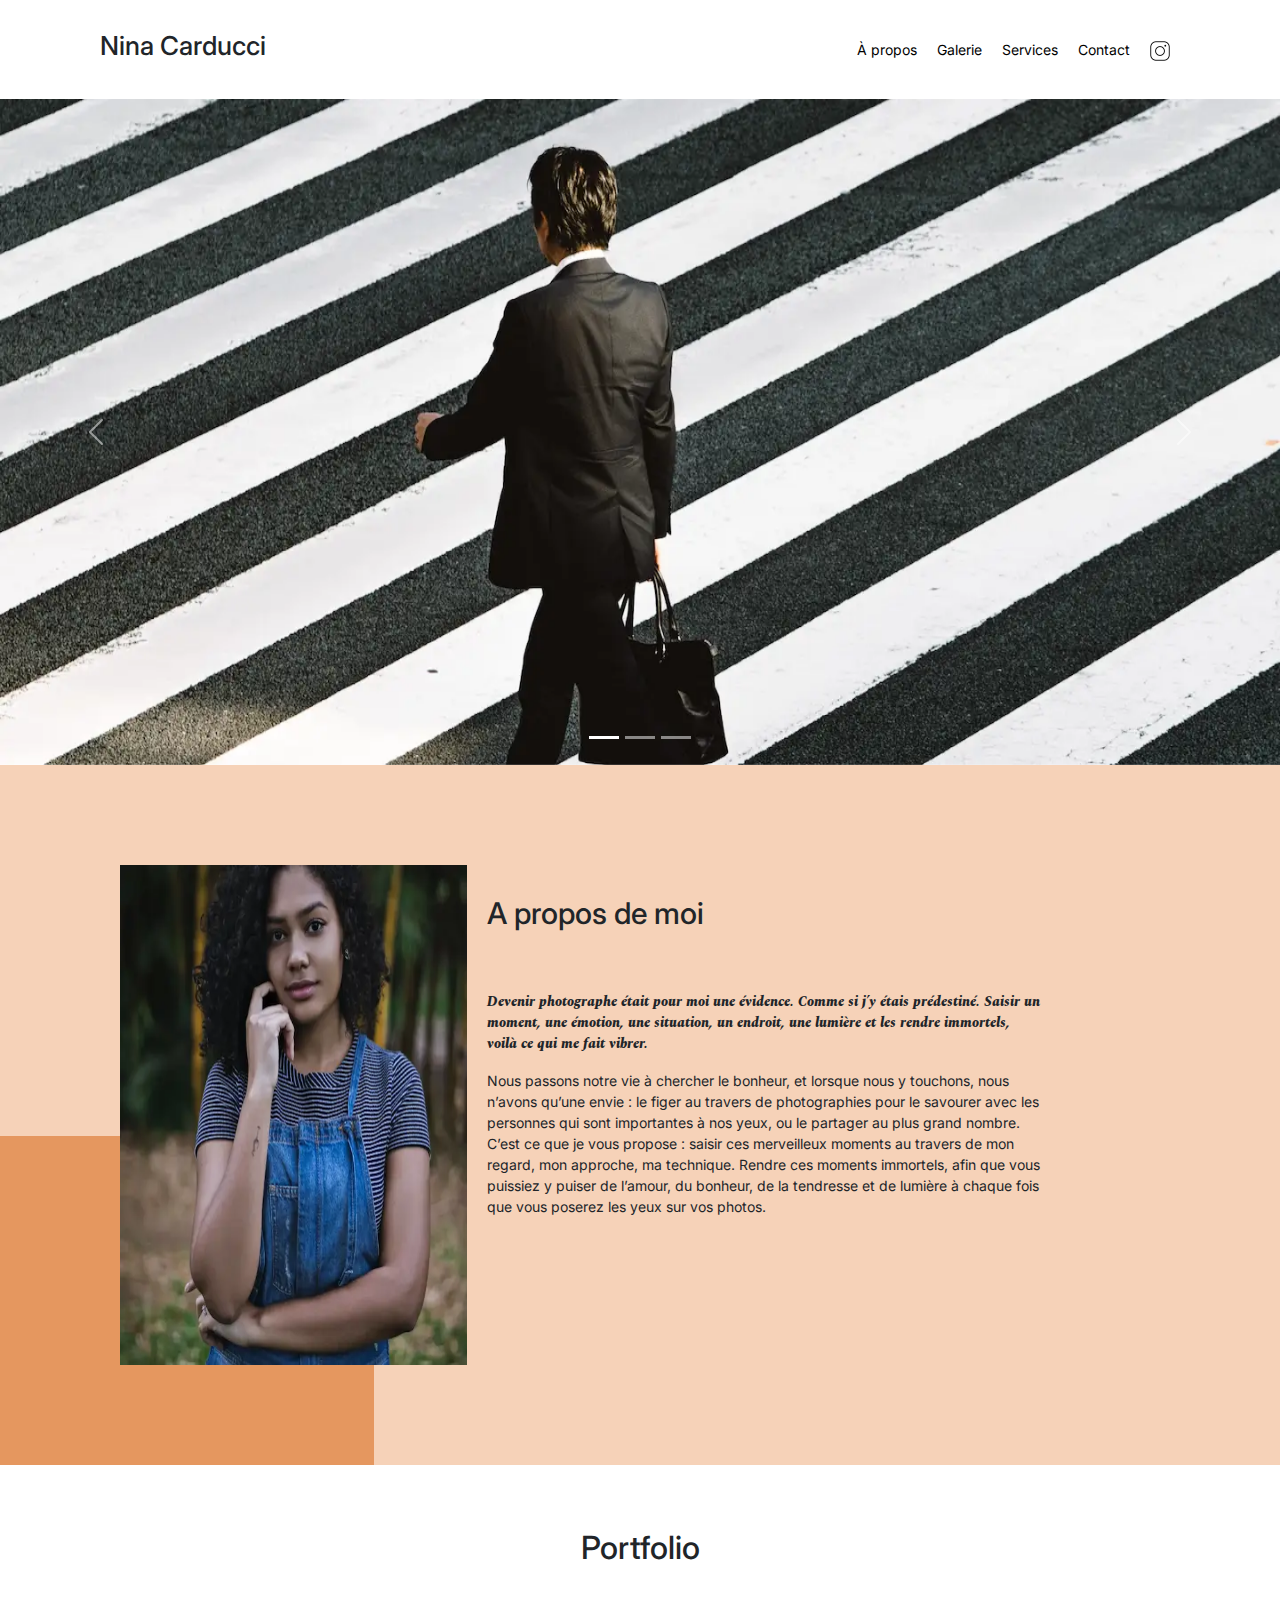
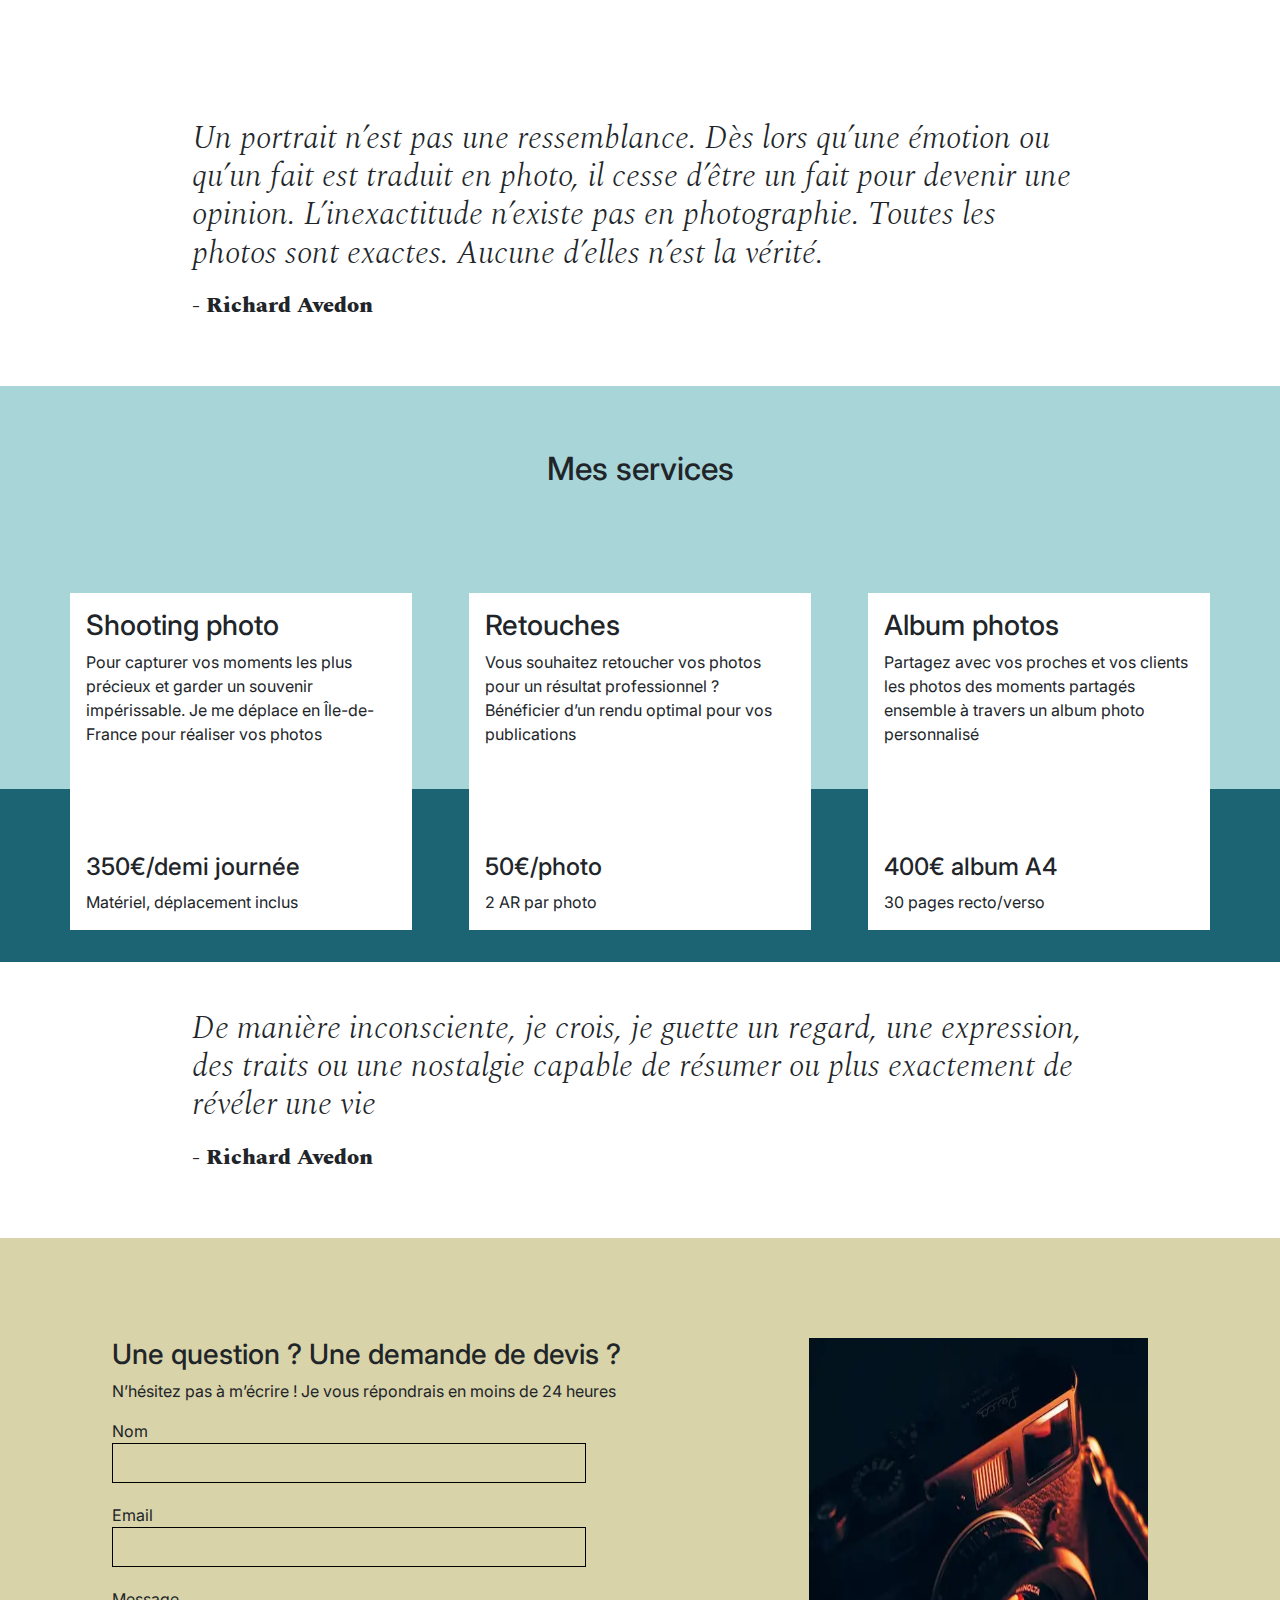
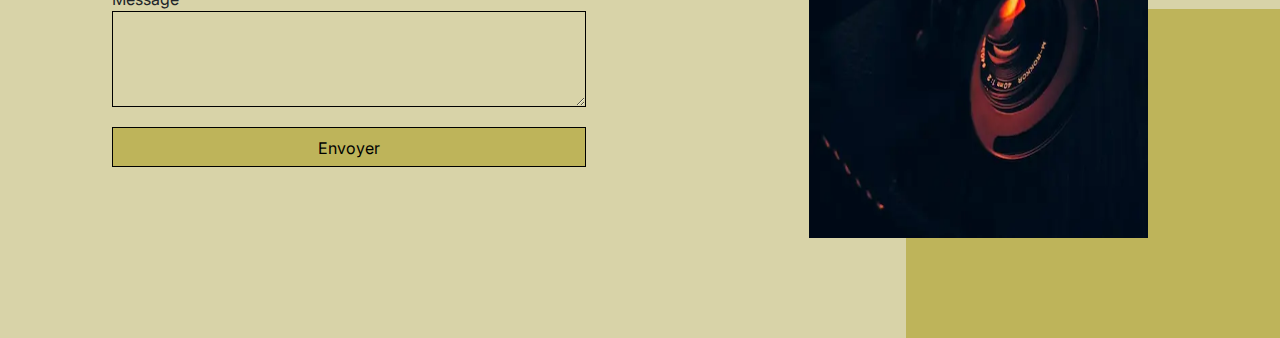
==== index.html @ 05d78e98 "changed methodology folders" ====
<!DOCTYPE html>
<html lang="fr">

<head>
    <title>Nina Carducci - Photographe professionnelle</title>
    <meta name="viewport" content="width=device-width, initial-scale=1.0">
    <meta charset="UTF-8">
    <meta name="description" content="Nina Carducci - Photographe professionnelle. Spécialisée en portraits, mariages, concerts et entreprises.">
    <meta name="keywords" content="Nina Carducci, photographe, Île-de-France, portraits, mariages, concerts, entreprises">
    <!-- Open Graph meta tags -->
    <meta property="og:title" content="Nina Carducci - Photographe professionnelle">
    <meta property="og:description" content="Nina Carducci - Photographe professionnelle. Spécialisée en portraits, mariages, concerts et entreprises.">
    <meta property="og:image" content="URL de l'image à afficher (idéalement 1200x630 pixels)">
    <meta property="og:url" content="URL de la page actuelle">
    <meta property="og:type" content="website">
    <!-- Twitter Card meta tags -->
    <meta name="twitter:title" content="Nina Carducci - Photographe professionnelle">
    <meta name="twitter:description" content="Nina Carducci - Photographe professionnelle. Spécialisée en portraits, mariages, concerts et entreprises.">
    <meta name="twitter:image" content="URL de l'image à afficher (idéalement 1200x675 pixels)">

    <link rel="stylesheet" href="./assets/bootstrap/bootstrap.css">
    <link rel="stylesheet" href="./assets/style.css">
    <link rel="preconnect" href="https://fonts.googleapis.com">
    <link rel="preconnect" href="https://fonts.gstatic.com" crossorigin>
    <link href="https://fonts.googleapis.com/css2?family=Inter&family=Spectral:ital,wght@0,400;1,300;1,400;1,800&display=swap" rel="stylesheet">
</head>

<body>
    <div class="top-header">
        <h1 class="name">Nina Carducci</h1>
        <nav class="nav">
            <ul>
                <li><a href="#about">À propos</a></li>
                <li><a href="#gallery">Galerie</a></li>
                <li><a href="#services">Services</a></li>
                <li><a href="#contact">Contact</a></li>
                <li><a class="social-link" href="https://www.instagram.com/ninacarducci.photo/?hl=fr" target="_blank"><img src="assets/images/instagram.png" alt="Instagram" width="20" height="20"></a></li>
            </ul>
        </nav>
    </div>
    <div id="header">
        <div id="carouselExampleIndicators" class="carousel slide" data-bs-ride="carousel">
            <div class="carousel-indicators">
                <button type="button" data-bs-target="#carouselExampleIndicators" data-bs-slide-to="0" class="active" aria-current="true" aria-label="Slide 1"></button>
                <button type="button" data-bs-target="#carouselExampleIndicators" data-bs-slide-to="1" aria-label="Slide 2"></button>
                <button type="button" data-bs-target="#carouselExampleIndicators" data-bs-slide-to="2" aria-label="Slide 3"></button>
            </div>
            <div class="carousel-inner">
                <div class="carousel-item active">
                <img class="d-block w-100 heightPicCarousel"
                    src="./assets/images/slider/ryoji-iwata-1440.webp"
                    srcset="./assets/images/slider/ryoji-iwata-700.webp 700w,
                            ./assets/images/slider/ryoji-iwata-1440.webp 1440w"
                    sizes="(max-width: 700px) 100vw, 1440px"
                    alt="Ryoji Iwata"
                    width="1440"
                    height="666">
                </div>
                <div class="carousel-item">
                    <img class="d-block w-100 heightPicCarousel"
                        src="./assets/images/slider/nicholas-green-1440.webp"
                        srcset="./assets/images/slider/nicholas-green-700.webp 700w"
                        sizes="(max-width: 700px) 100vw, 1440px"
                        alt="Nicholas Green"
                        width="1440"
                        height="666">
                </div>
                <div class="carousel-item">
                    <img class="d-block w-100 heightPicCarousel"
                        src="./assets/images/slider/edward-cisneros-1440.webp"
                        srcset="./assets/images/slider/edward-cisneros-700.webp 700w"
                        sizes="(max-width: 700px) 100vw, 1440px"
                        alt="Edward Cisneros"
                        width="1440"
                        height="666">
                </div>
            </div>
            <button class="carousel-control-prev" type="button" data-bs-target="#carouselExampleIndicators" data-bs-slide="prev">
                <span class="carousel-control-prev-icon" aria-hidden="true"></span>
                <span class="visually-hidden">Previous</span>
            </button>
            <button class="carousel-control-next" type="button" data-bs-target="#carouselExampleIndicators" data-bs-slide="next">
                <span class="carousel-control-next-icon" aria-hidden="true"></span>
                <span class="visually-hidden">Next</span>
            </button>
        </div>
    </div>
    <div id="about">
        <div class="picture left">
            <img src="./assets/images/nina-800.webp"
            srcset="./assets/images/nina-500.webp 500w"
            sizes="(max-width: 500px) 500px, 800px"
            alt="Nina Carducci"
            width="800"
            height="500">
        </div>
        <div id="about-me">
            <h2 class="about-me__title">A propos de moi</h2>
            <p class="about-me__introduction">Devenir photographe était pour moi une évidence. Comme si j’y étais prédestiné. Saisir un moment, une émotion, une situation, un endroit, une lumière et les rendre immortels, voilà ce qui me fait vibrer.</p>
            <p>Nous passons notre vie à chercher le bonheur, et lorsque nous y touchons, nous n’avons qu’une envie : le figer au travers de photographies pour le savourer avec les personnes qui sont importantes à nos yeux, ou le partager au plus grand nombre.
                C’est ce que je vous propose : saisir ces merveilleux moments au travers de mon regard, mon approche, ma technique. Rendre ces moments immortels, afin que vous puissiez y puiser de l’amour, du bonheur, de la tendresse et de lumière à chaque fois que vous poserez les yeux sur vos photos.</p>
        </div>
    </div>
    <div id="gallery">
        <h2 class="title">Portfolio</h2>
        <div class="container py-3">
            <div class="gallery" style="display: none">
                <img data-gallery-tag="Concert"
                class="gallery-item"
                src="./assets/images/gallery/concerts/aaron-paul-800.webp"
                srcset="./assets/images/gallery/concerts/aaron-paul-500.webp 500w"
                sizes="(max-width: 500px) 500px, 800px"
                alt="Aaron Paul"
                loading="lazy">
            <img data-gallery-tag="Entreprises"
                class="gallery-item"
                src="./assets/images/gallery/entreprise/ali-morshedlou-800.webp"
                srcset="./assets/images/gallery/entreprise/ali-morshedlou-500.webp 500w"
                sizes="(max-width: 500px) 500px, 800px"
                alt="Ali Morshedlou"
                loading="lazy">
            <img data-gallery-tag="Entreprises"
                class="gallery-item"
                src="./assets/images/gallery/entreprise/jason-goodman-800.webp"
                srcset="./assets/images/gallery/entreprise/jason-goodman-500.webp 500w"
                sizes="(max-width: 500px) 500px, 800px"
                alt="Jason Goodman"
                loading="lazy">
            <img data-gallery-tag="Mariages"
                class="gallery-item"
                src="./assets/images/gallery/mariage/hannah-busing-800.webp"
                srcset="./assets/images/gallery/mariage/hannah-busing-500.webp 500w"
                sizes="(max-width: 500px) 500px, 800px"
                alt="Hannah Busing"
                loading="lazy">
            <img data-gallery-tag="Portrait"
                class="gallery-item"
                src="./assets/images/gallery/portraits/ade-tunji-800.webp"
                srcset="./assets/images/gallery/portraits/ade-tunji-500.webp 500w"
                sizes="(max-width: 500px) 500px, 800px"
                alt="Ade Tunji"
                loading="lazy">
            <img data-gallery-tag="Mariages"
                class="gallery-item"
                src="./assets/images/gallery/mariage/jakob-owens-800.webp"
                srcset="./assets/images/gallery/mariage/jakob-owens-500.webp 500w"
                sizes="(max-width: 500px) 500px, 800px"
                alt="Jakob Owens"
                loading="lazy">
            <img data-gallery-tag="Portrait"
                class="gallery-item"
                src="./assets/images/gallery/portraits/nino-van-prattenburg-800.webp"
                srcset="./assets/images/gallery/portraits/nino-van-prattenburg-500.webp 500w"
                sizes="(max-width: 500px) 500px, 800px"
                alt="Nino Van Prattenburg"
                loading="lazy">
            <img data-gallery-tag="Concert"
                class="gallery-item"
                src="./assets/images/gallery/concerts/austin-neill-800.webp"
                srcset="./assets/images/gallery/concerts/austin-neill-500.webp 500w"
                sizes="(max-width: 500px) 500px, 800px"
                alt="Austin Neill"
                loading="lazy">
            <img data-gallery-tag="Entreprises"
                class="gallery-item"
                src="./assets/images/gallery/entreprise/mateus-campos-felipe-800.webp"
                srcset="./assets/images/gallery/entreprise/mateus-campos-felipe-500.webp 500w"
                sizes="(max-width: 500px) 500px, 800px"
                alt="Mateus Campos Felipe"
                loading="lazy">
            </div>
        </div>
        <div class="quote">
            <figure>
                <blockquote>
                    <h2 class="quote__text">Un portrait n’est pas une ressemblance. Dès lors qu’une émotion ou qu’un fait est traduit en photo, il cesse d’être un fait pour devenir une opinion. L’inexactitude n’existe pas en photographie. Toutes les photos sont exactes. Aucune d’elles n’est la vérité.</h2>
                </blockquote>
                <figcaption class="quote__author">- Richard Avedon</figcaption>
            </figure>
        </div>
    </div>
    <div id="services">
        <h2 class="title">Mes services</h2>
        <div class="container">
            <div class="service">
                <div class="service__description">
                    <h3>Shooting photo</h3>
                    <p>Pour capturer vos moments les plus précieux et garder un souvenir impérissable. Je me déplace en Île-de-France pour réaliser vos photos</p>
                </div>
                <div class="service__price">
                    <h4>350€/demi journée</h4>
                    <span>Matériel, déplacement inclus</span>
                </div>
            </div>
            <div class="service">
                <div class="service__description">
                    <h3>Retouches</h3>
                    <p>Vous souhaitez retoucher vos photos pour un résultat professionnel ? Bénéficier d’un rendu optimal pour vos publications</p>
                </div>
                <div class="service__price">
                    <h4>50€/photo</h4>
                    <span>2 AR par photo</span>
                </div>
            </div>
            <div class="service">
                <div class="service__description">
                    <h3>Album photos</h3>
                    <p>Partagez avec vos proches et vos clients les photos des moments partagés ensemble à travers un album photo personnalisé</p>
                </div>
                <div class="service__price">
                    <h4>400€ album A4</h4>
                    <span>30 pages recto/verso</span>
                </div>
            </div>
        </div>
    </div>
    <div class="quote">
        <figure>
            <blockquote>
                <h2 class="quote__text">De manière inconsciente, je crois, je guette un regard, une expression, des traits ou une nostalgie capable de résumer ou plus exactement de révéler une vie</h2>
            </blockquote>
            <figcaption class="quote__author">- Richard Avedon</figcaption>
        </figure>
    </div>
    <div id="contact">
        <div class="container">
            <div class="form-container">
                <h3>Une question ? Une demande de devis ?</h3>
                <p> N’hésitez pas à m’écrire ! Je vous répondrais en moins de 24 heures</p>
                <form action="" method="post">
                    <label>Nom</label>
                    <input type="text" name="nom" id="nom">
                    <label>Email</label>
                    <input type="email" name="email" id="email">
                    <label>Message</label>
                    <textarea name="message" id="message" cols="30" rows="10"></textarea>
                    <input type="submit" value="Envoyer" />
                </form>
            </div>
            <div class="picture right">
                <img src="./assets/images/camera-800.webp"
                srcset="./assets/images/camera-500.webp 500w"
                sizes="(max-width: 500px) 500px, 800px"
                alt="Camera"
                width="800"
                height="500"
                loading="lazy">
            </div>
        </div>
    </div>
    <script src="./assets/bootstrap/bootstrap.bundle.js"></script>
    <script src="https://code.jquery.com/jquery-3.4.1.min.js" integrity="sha256-CSXorXvZcTkaix6Yvo6HppcZGetbYMGWSFlBw8HfCJo=" crossorigin="anonymous"></script>
    <script src="./assets/maugallery.js"></script>
    <script src="./assets/scripts.js"></script>
</body>

</html>
---- assets/style.css ----
.nav a,.nav-pills .nav-link{color:#000}.about-me__introduction,.quote,.quote__text{font-style:italic;font-family:Spectral}.quote,.quote__author,.quote__text{font-family:Spectral}.service,.top-header{background-color:#fff;display:flex}#about,#contact{padding-inline:100px;padding-block:100px}.picture.left::before,.picture.right::before{content:' ';width:374px;height:329px;bottom:0;z-index:-1}#about,#contact .container,.mg-next,.mg-prev,.nav ul,.service,.top-header,form{display:flex}body{max-width:1920px;margin:auto}*{font-family:Inter;font-style:normal}.top-header{position:sticky;top:0;z-index:1000;justify-content:space-between;padding-inline:100px;padding-block:30px;align-items:center}#about,#contact,#services,.item-column{position:relative}.top-header .name{font-size:26px}.nav ul{list-style-type:none;font-size:14px;margin-bottom:0}.nav li{padding-inline:10px}.nav a{text-decoration:none}.social-link img{width:20px}#about{background-color:#f6d2b8}.picture.left::before{background-color:#e5975f;position:absolute;left:0}.picture{flex:1;margin:0 20px;z-index:0}.picture img{width:100%}#about-me,.form-container{flex:2}.about-me__title{margin-top:1em;margin-bottom:60px;font-size:30px}.about-me__introduction{font-weight:800;width:60%}#about-me p{width:80%;font-size:14px}.title{text-align:center;padding-block:2em}.gallery .nav{justify-content:center}.nav-pills .nav-link.active,.nav-pills .show>.nav-link{color:#fff;background-color:#beb45a;border-radius:0}.item-column{margin-bottom:0!important;padding:0}.item-column::after{content:"";display:block;padding-bottom:100%}.gallery-item{position:absolute;width:100%;height:100%;object-fit:cover;padding:.5em}.mg-next,.mg-prev{width:30px;height:30px;border-radius:00%;justify-content:center;align-items:center;font-size:24px}form input,form textarea{width:100%;background-color:transparent;border:1px solid;margin-bottom:20px}.quote{width:70%;margin:auto;padding-block:3em}.quote__text{font-weight:300}.quote__author{font-weight:800;font-size:22px}#services{margin:auto;background-color:#a8d5d8}#services .container::before{content:' ';background-color:#1c6474;position:absolute;width:100%;height:30%;bottom:0;left:0;z-index:0}#services .container{justify-content:space-between;display:flex;padding:2em 0}.service{max-width:390px;width:30%;height:337px;padding:1em;flex-direction:column;justify-content:space-between;z-index:1}#contact{margin:auto;background-color:#d8d3a8}.picture.right::before{background-color:#beb45a;position:absolute;right:0}form{flex-direction:column;width:70%;align-items:flex-start}form input{height:2.5em}form textarea{height:5em;line-height:2.5em;font-size:1.2em}input[type=submit]{background-color:#beb45a;padding:.5em 1em}@media all and (max-width:1180px){.picture{flex:2}#about,#contact .container{align-items:center}.about-me__title{margin-top:0;margin-bottom:1em}#about-me h6,#about-me p{width:100%}}@media all and (max-width:1000px){.picture.left::before,.picture.right::before{height:30%;position:absolute;z-index:-1;width:100%}#about,#contact .container,#services .container{flex-direction:column}.picture{width:50%}.picture.left::before{bottom:auto;top:0;left:0}.about-me__title{text-align:center;margin-top:1em}.service{width:100%;max-width:100%;height:auto;margin:2em 0}.service__description{margin-bottom:1em}#services .container::before{width:30%;height:100%;bottom:0;right:0;left:auto;z-index:0}#contact .picture.right{margin-top:1em}.picture.right::before{bottom:0;right:0}}@media all and (max-width:650px){.top-header{flex-direction:column;padding-inline:0}.top-header .nav,.top-header .nav ul{width:100%;padding:0}.top-header .nav li{flex:1;padding-block:1em;text-align:center}.picture.left::before,.picture.right::before{height:150px}#services .container{align-items:center}.service{max-width:90%}#about,#contact{padding-inline:2em;padding-block:2em}form{width:100%}.picture{width:80%}}
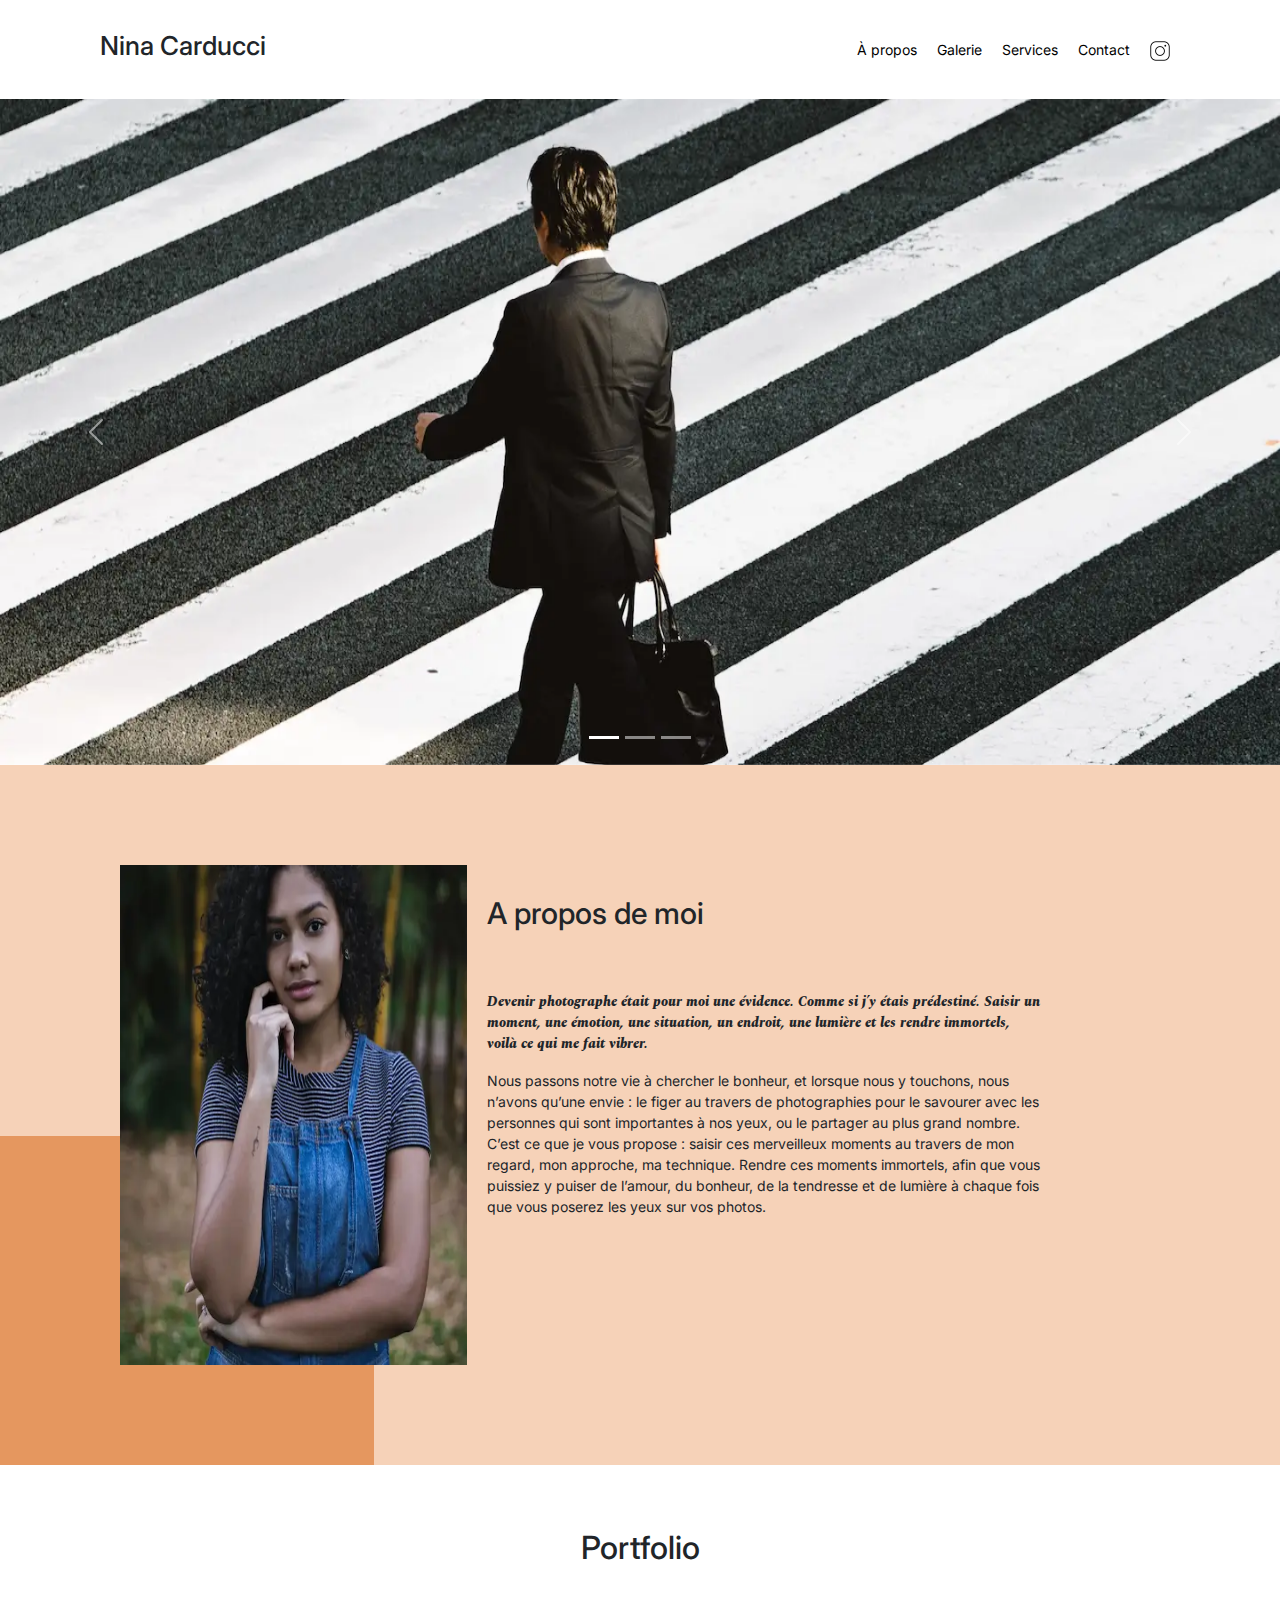
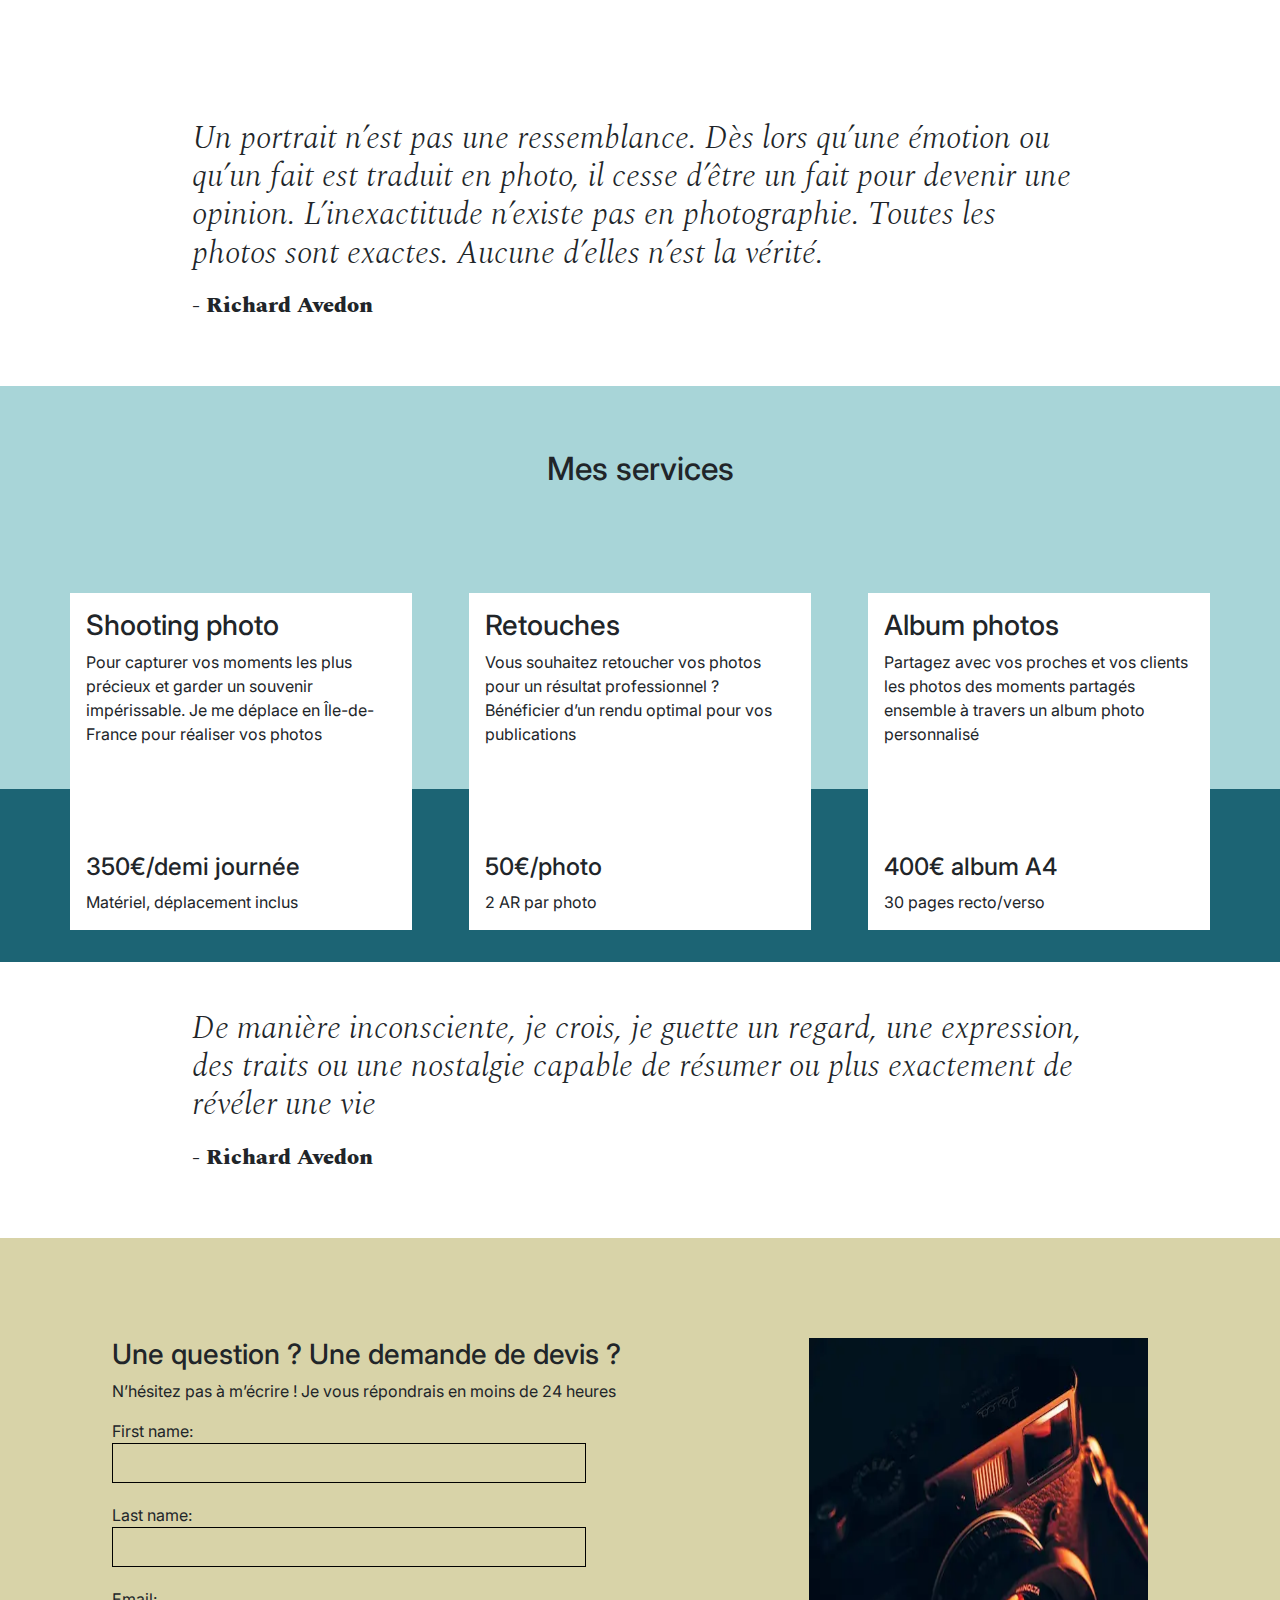
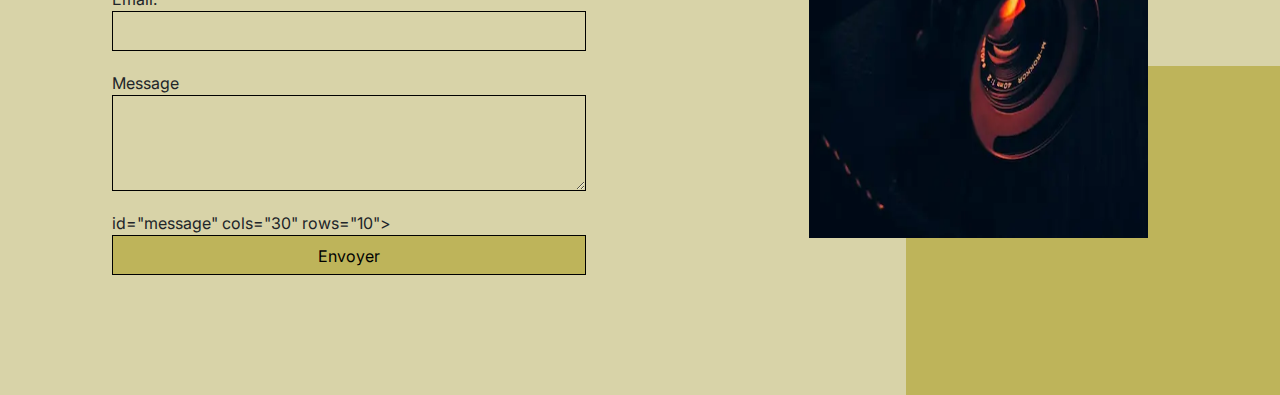
==== commit 494f6aeb: "added better form  label" ====
--- a/index.html
+++ b/index.html
@@ -23,6 +23,25 @@
     <link rel="preconnect" href="https://fonts.googleapis.com">
     <link rel="preconnect" href="https://fonts.gstatic.com" crossorigin>
     <link href="https://fonts.googleapis.com/css2?family=Inter&family=Spectral:ital,wght@0,400;1,300;1,400;1,800&display=swap" rel="stylesheet">
+    	<script type="application/ld+json">
+			{
+				"@context": "http://schema.org",
+				"@type": "LocalBusiness",
+				"name": "Nina Carducci",
+				"image": "https://kamasian.github.io/Nina-Carducci/assets/images/nina.webp",
+				"telephone": "05 56 67 78 89",
+				"email": "nina.carducci@gmail.com",
+				"address": {
+					"@type": "PostalAddress",
+					"streetAddress": "68 avenue Alsace-Lorraine",
+					"addressLocality": "Bordeaux",
+					"postalCode": "33200"
+				},
+				"openingHours": "Mo-Fr 10:00-19:00",
+				"url": "https://ninacarducci.github.io/",
+				"priceRange": "50€-350€-400€"
+			}
+		</script>
 </head>
 
 <body>
@@ -228,12 +247,11 @@
                 <h3>Une question ? Une demande de devis ?</h3>
                 <p> N’hésitez pas à m’écrire ! Je vous répondrais en moins de 24 heures</p>
                 <form action="" method="post">
-                    <label>Nom</label>
-                    <input type="text" name="nom" id="nom">
-                    <label>Email</label>
-                    <input type="email" name="email" id="email">
+                    <label for="firstname">First name:</label> <input type="text" id="firstname">
+                    <label for="lastname">Last name:</label> <input type="text" id="lastname">                                
+                    <label for="email">Email:</label> <input type="text" id="email">
                     <label>Message</label>
-                    <textarea name="message" id="message" cols="30" rows="10"></textarea>
+                    <textarea name="message"></textarea> id="message" cols="30" rows="10"></textarea>
                     <input type="submit" value="Envoyer" />
                 </form>
             </div>
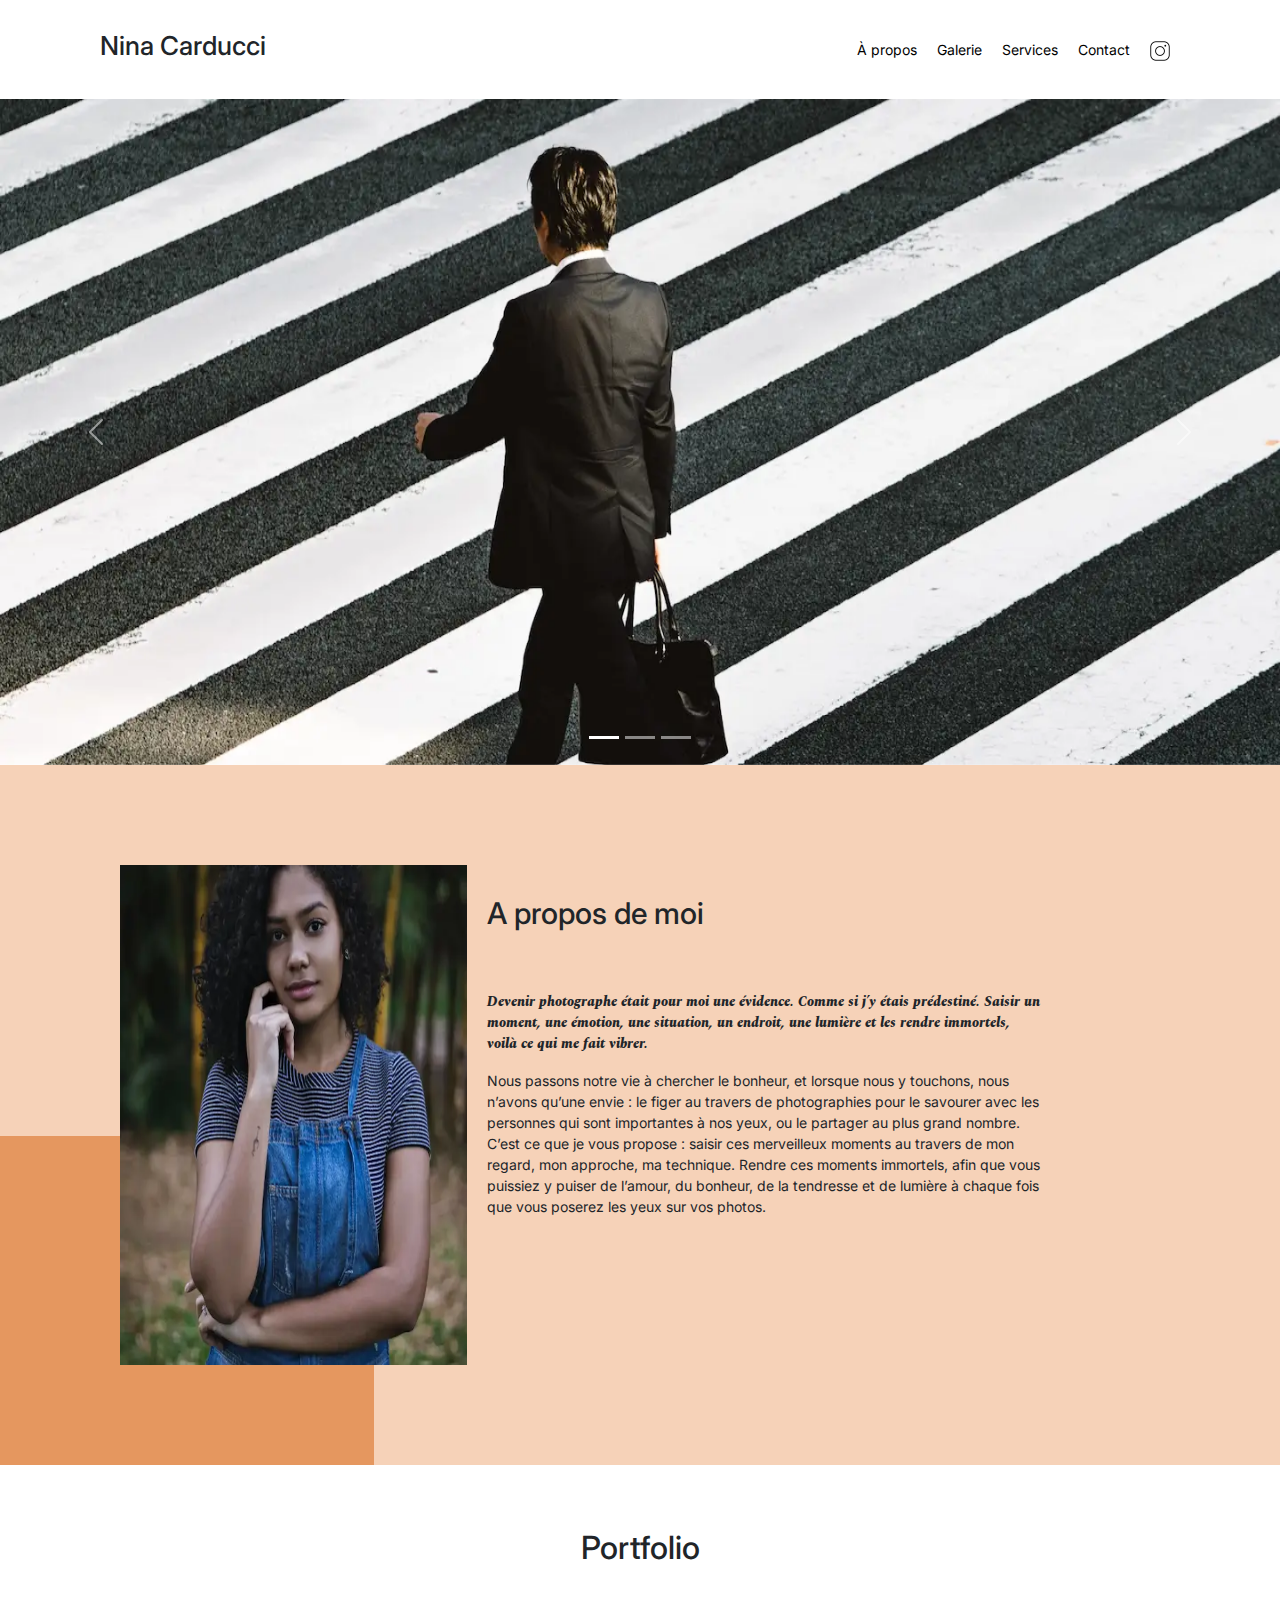
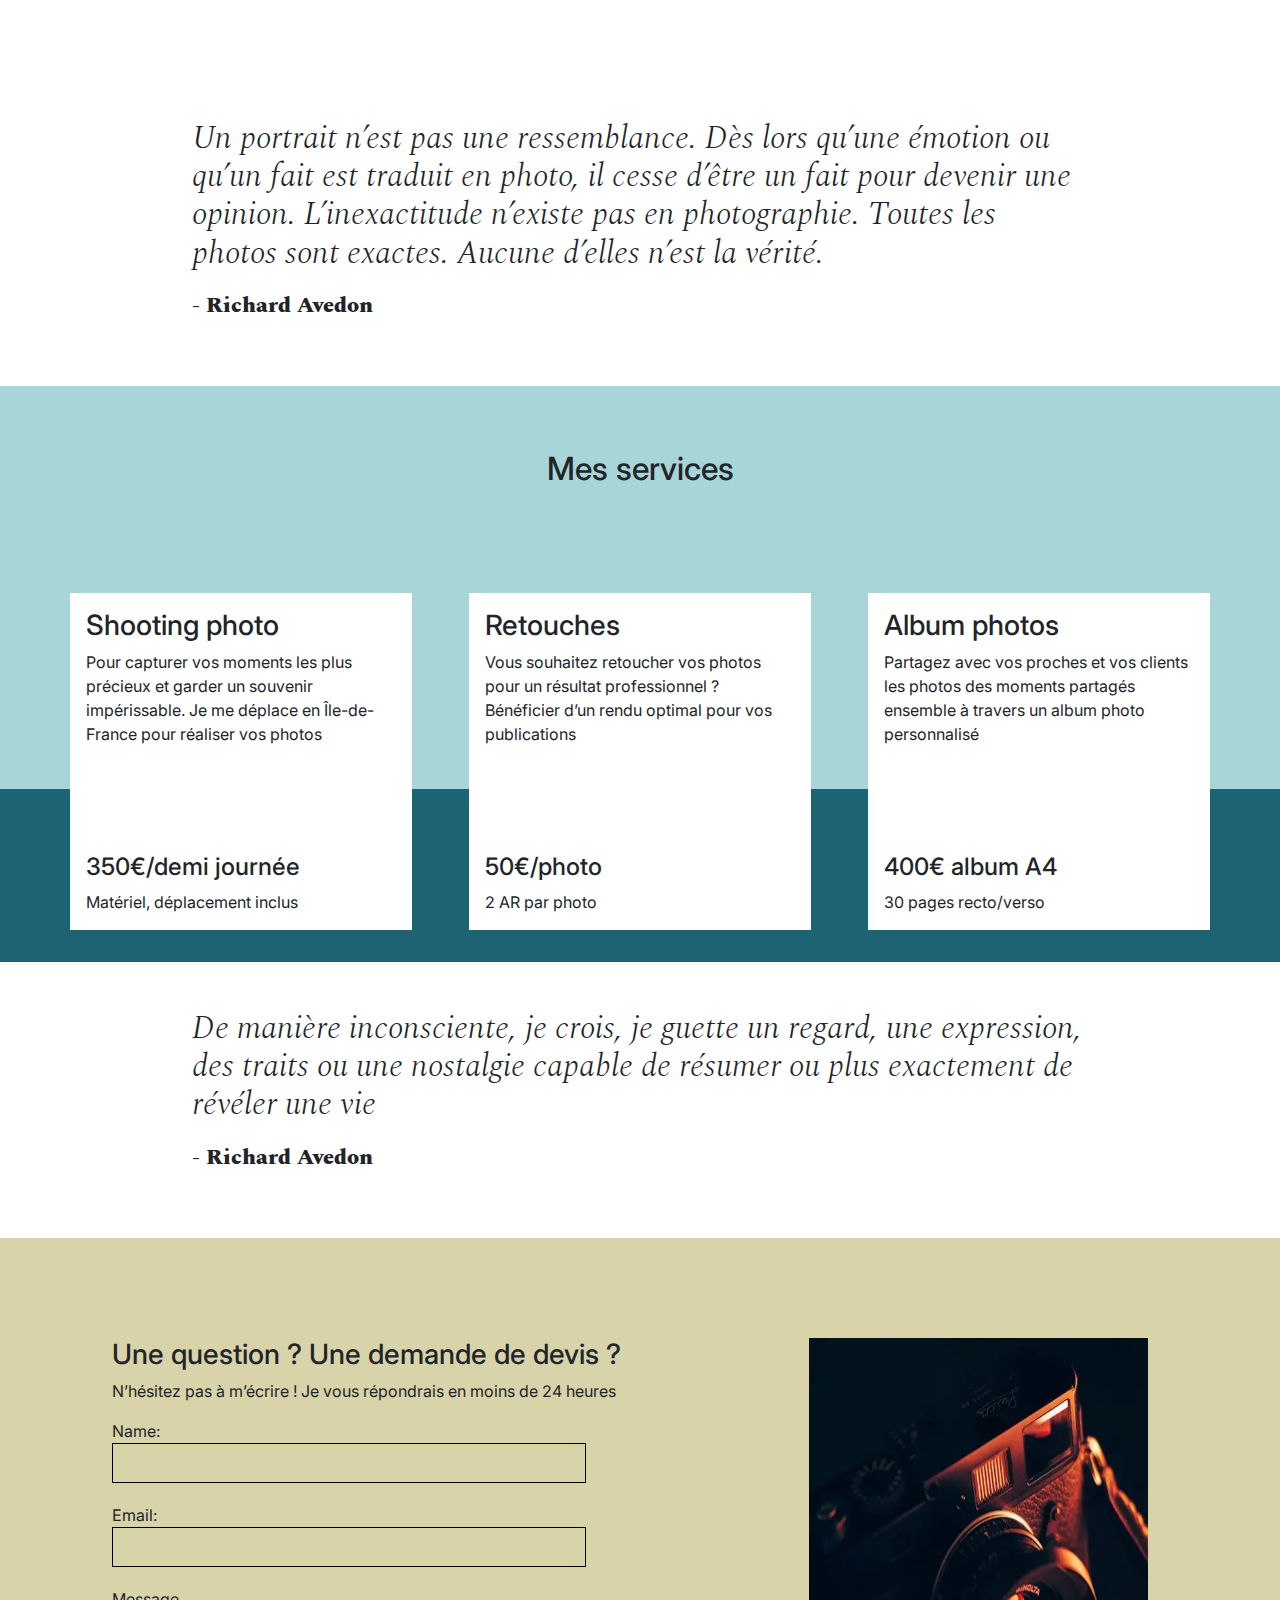
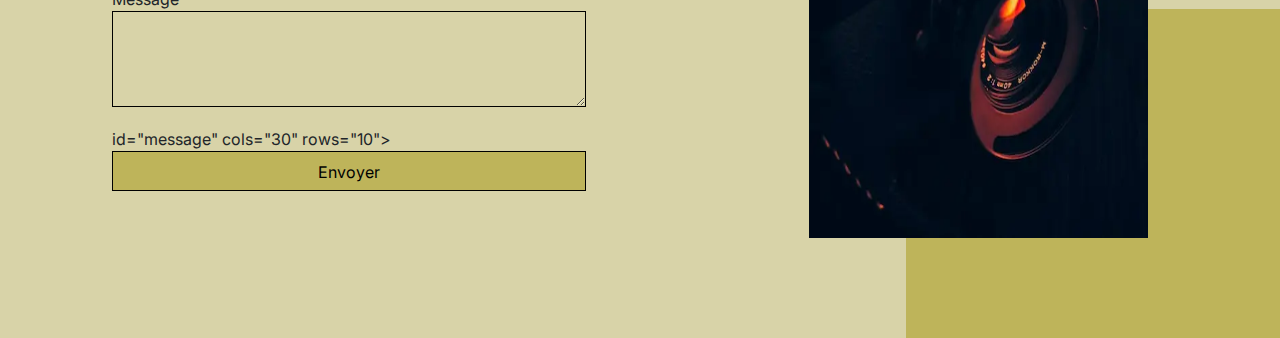
==== commit a04d6b2d: "Update index.html" ====
--- a/index.html
+++ b/index.html
@@ -247,8 +247,7 @@
                 <h3>Une question ? Une demande de devis ?</h3>
                 <p> N’hésitez pas à m’écrire ! Je vous répondrais en moins de 24 heures</p>
                 <form action="" method="post">
-                    <label for="firstname">First name:</label> <input type="text" id="firstname">
-                    <label for="lastname">Last name:</label> <input type="text" id="lastname">                                
+                    <label for="name">Name:</label> <input type="text" id="name">                                
                     <label for="email">Email:</label> <input type="text" id="email">
                     <label>Message</label>
                     <textarea name="message"></textarea> id="message" cols="30" rows="10"></textarea>
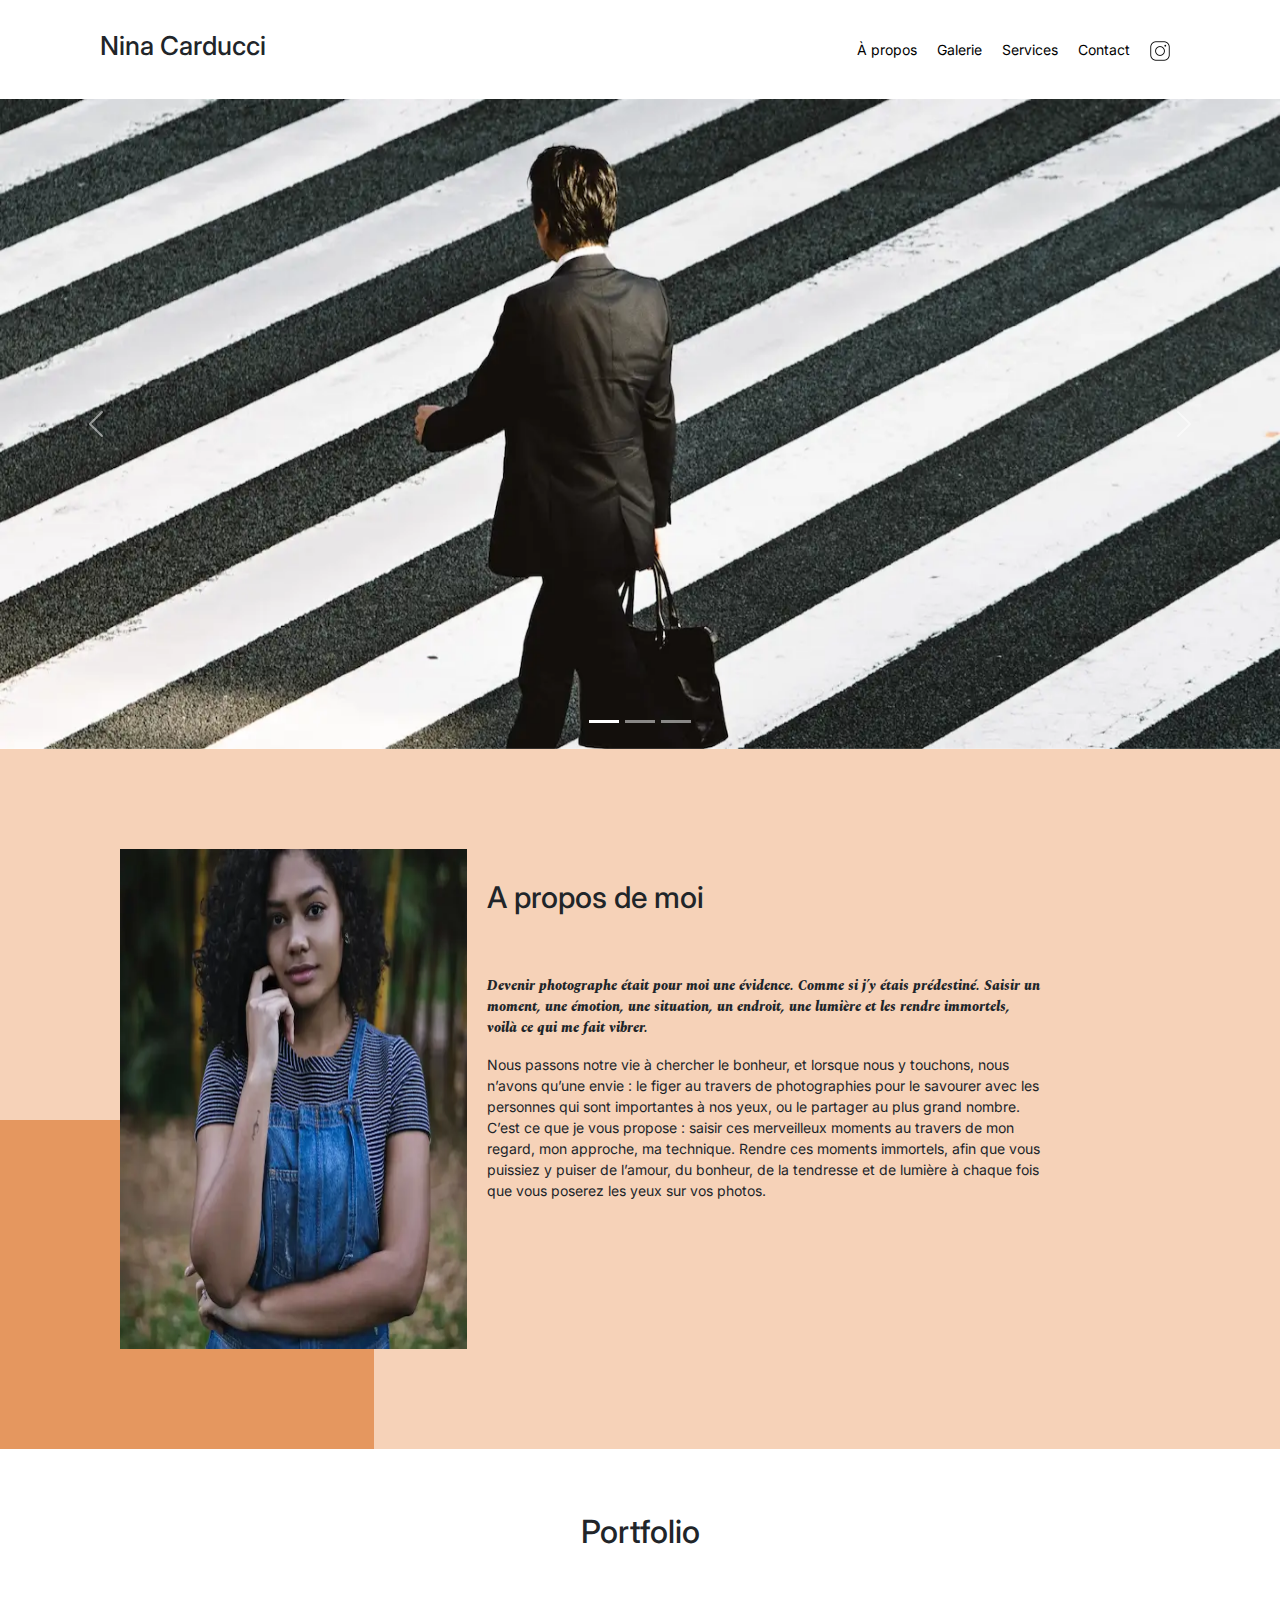
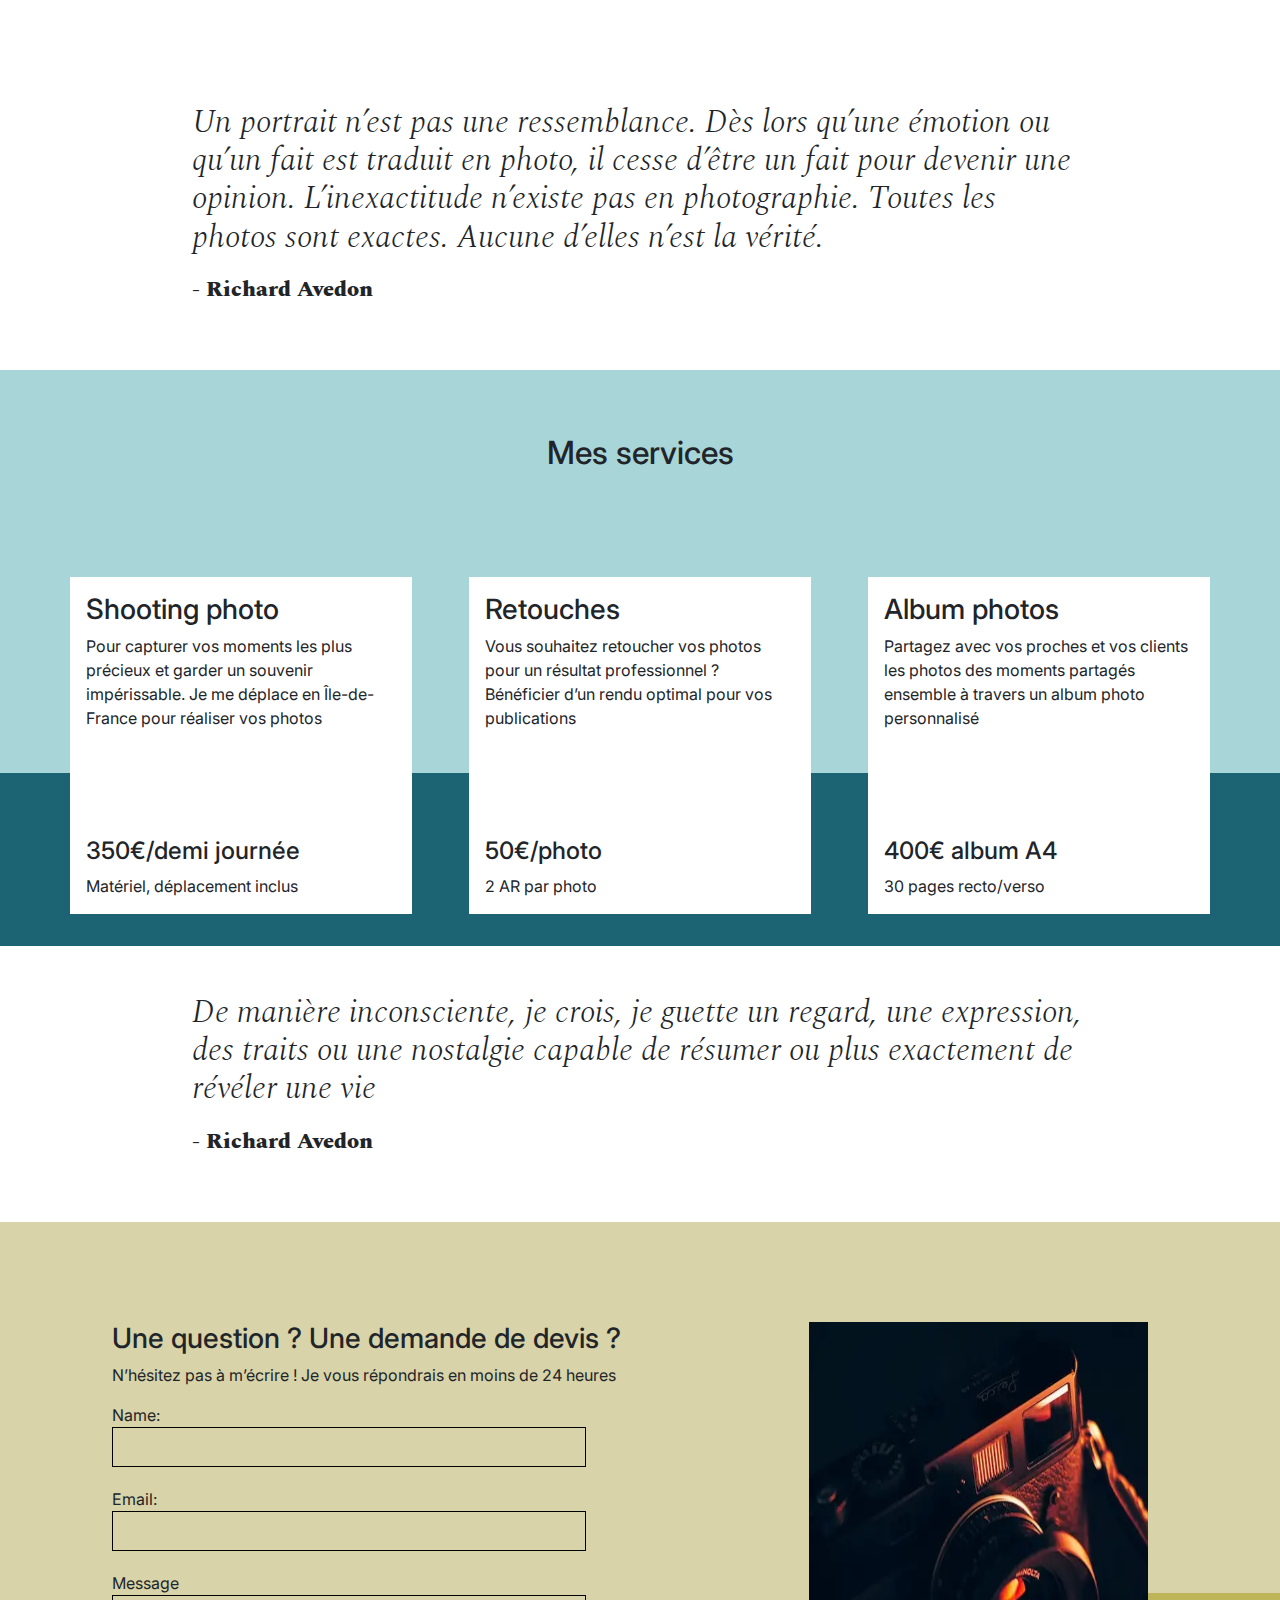
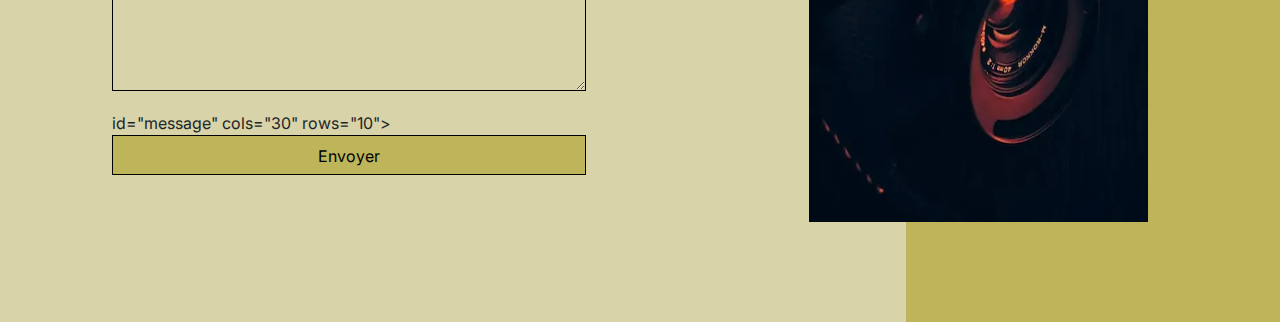
==== commit 57f7617c: "Update index.html" ====
--- a/index.html
+++ b/index.html
@@ -73,7 +73,7 @@
                     sizes="(max-width: 700px) 100vw, 1440px"
                     alt="Ryoji Iwata"
                     width="1440"
-                    height="666">
+                    height="650">
                 </div>
                 <div class="carousel-item">
                     <img class="d-block w-100 heightPicCarousel"
@@ -82,7 +82,7 @@
                         sizes="(max-width: 700px) 100vw, 1440px"
                         alt="Nicholas Green"
                         width="1440"
-                        height="666">
+                        height="650">
                 </div>
                 <div class="carousel-item">
                     <img class="d-block w-100 heightPicCarousel"
@@ -91,7 +91,7 @@
                         sizes="(max-width: 700px) 100vw, 1440px"
                         alt="Edward Cisneros"
                         width="1440"
-                        height="666">
+                        height="650">
                 </div>
             </div>
             <button class="carousel-control-prev" type="button" data-bs-target="#carouselExampleIndicators" data-bs-slide="prev">
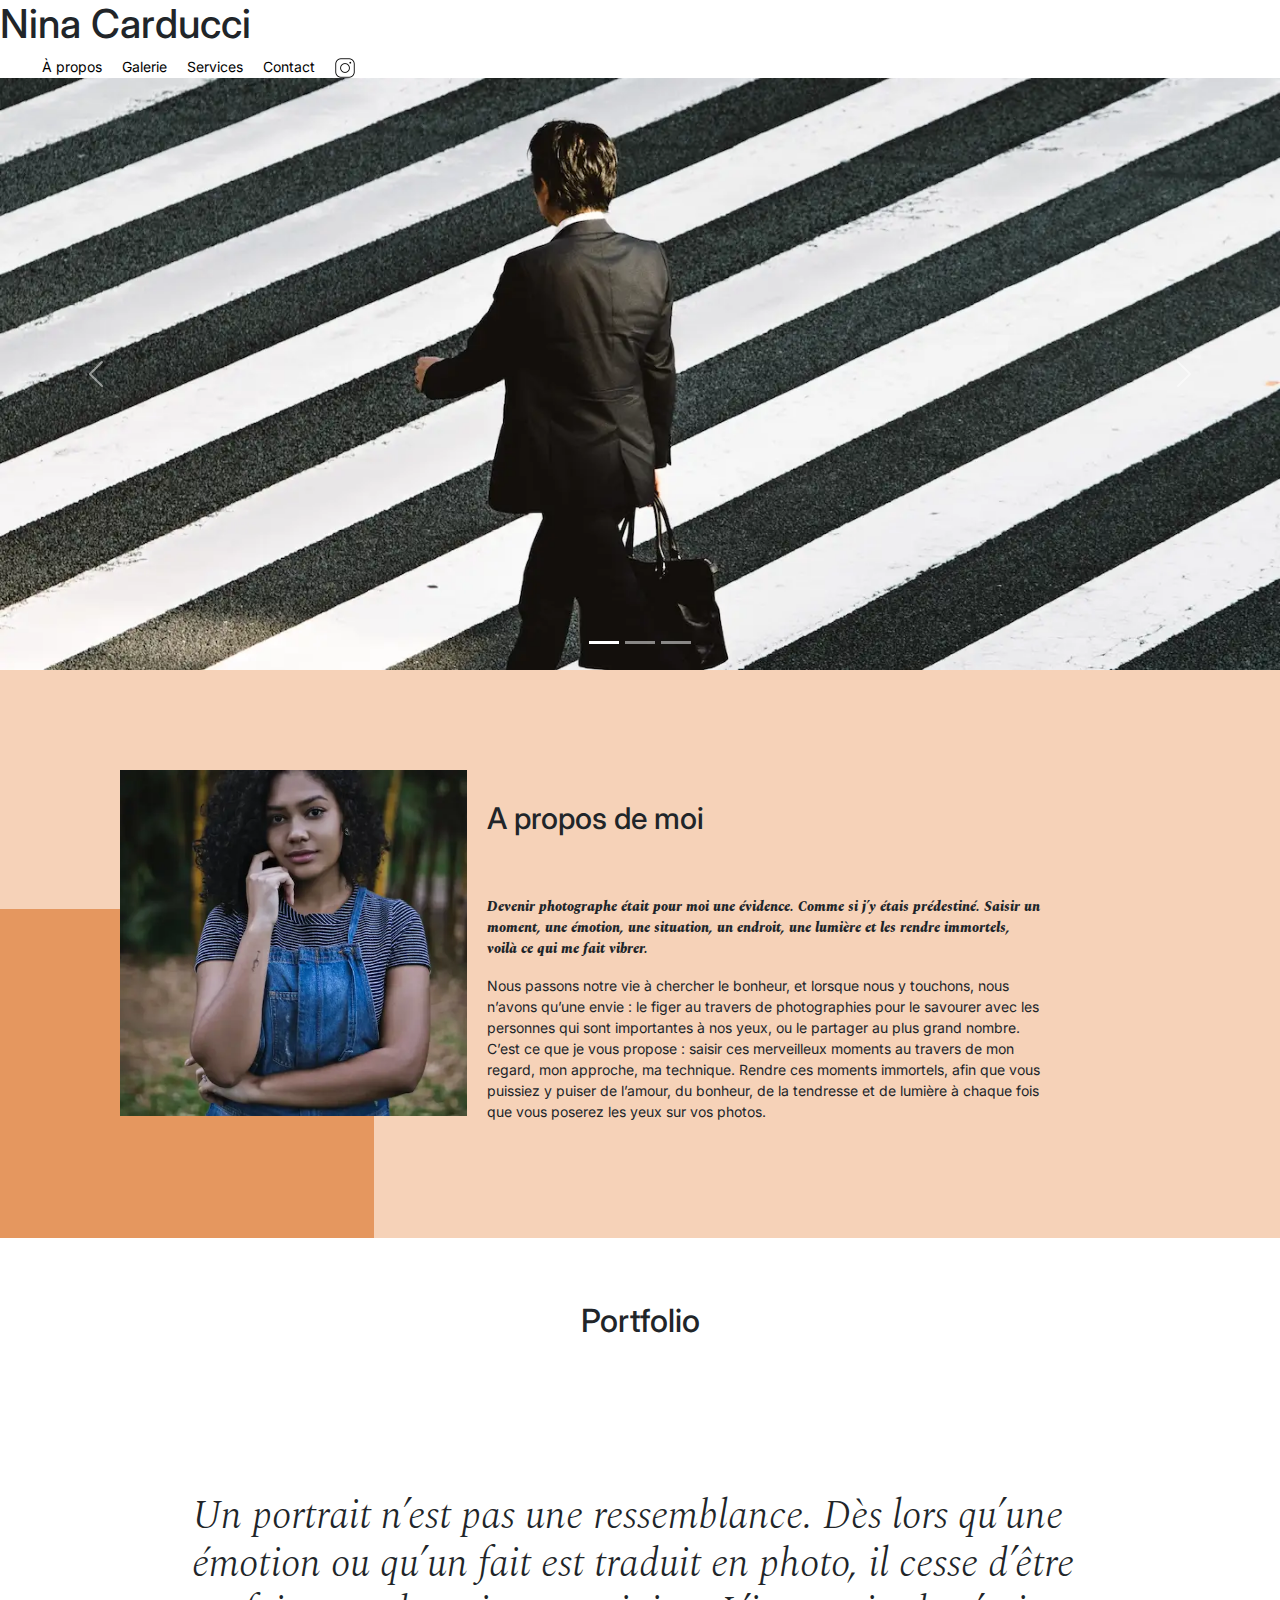
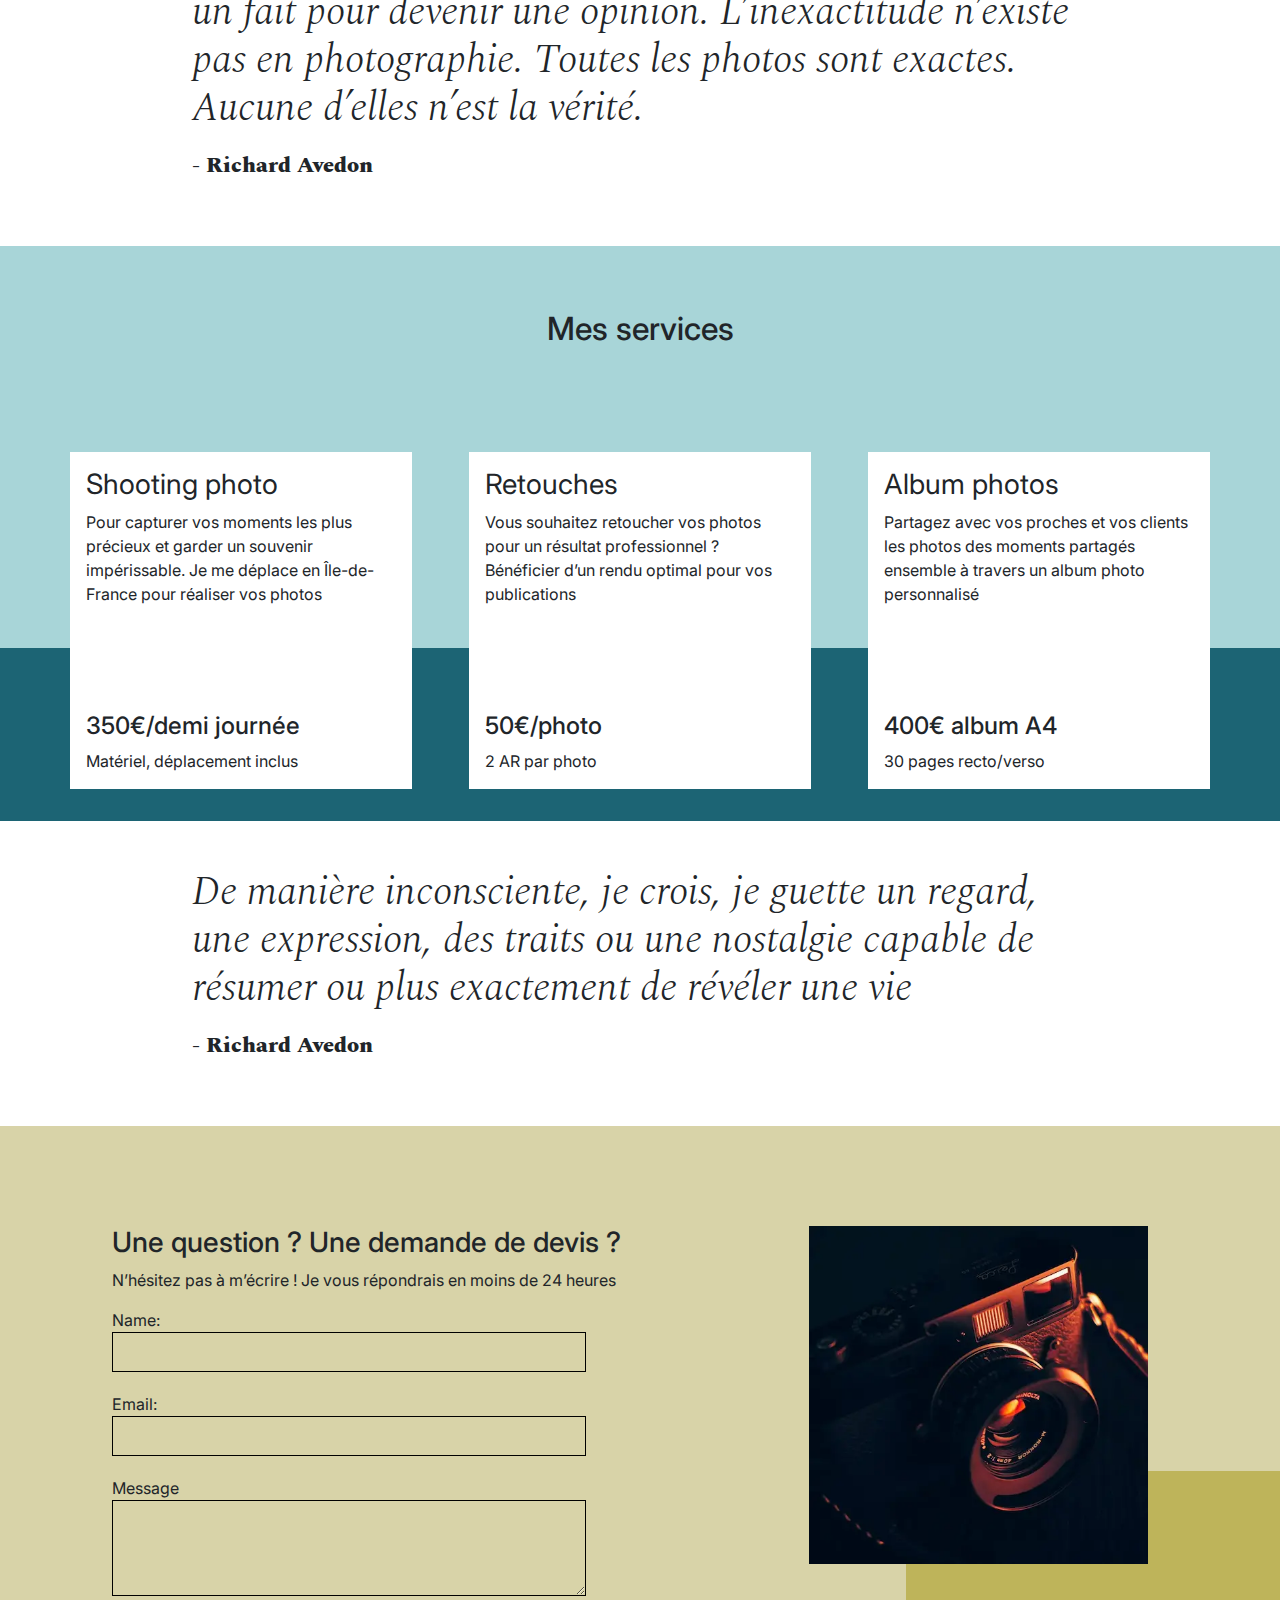
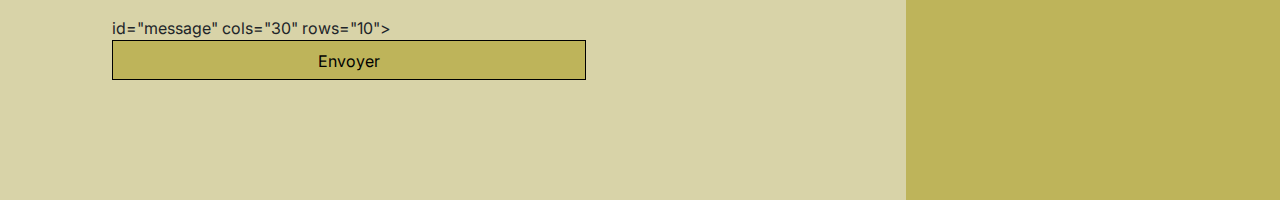
==== commit 40bcd773: "Added CDN BOOSTRAP" ====
--- a/index.html
+++ b/index.html
@@ -18,7 +18,6 @@
     <meta name="twitter:description" content="Nina Carducci - Photographe professionnelle. Spécialisée en portraits, mariages, concerts et entreprises.">
     <meta name="twitter:image" content="URL de l'image à afficher (idéalement 1200x675 pixels)">
 
-    <link rel="stylesheet" href="./assets/bootstrap/bootstrap.css">
     <link rel="stylesheet" href="./assets/style.css">
     <link rel="preconnect" href="https://fonts.googleapis.com">
     <link rel="preconnect" href="https://fonts.gstatic.com" crossorigin>
@@ -42,6 +41,9 @@
 				"priceRange": "50€-350€-400€"
 			}
 		</script>
+		<link rel="stylesheet" href="./assets/style.css">
+        <link rel="stylesheet" href="https://cdn.jsdelivr.net/npm/bootstrap@5.1.3/dist/css/bootstrap.min.css">
+        <script src="https://code.jquery.com/jquery-3.4.1.min.js" integrity="sha256-CSXorXvZcTkaix6Yvo6HppcZGetbYMGWSFlBw8HfCJo=" crossorigin="anonymous"></script>
 </head>
 
 <body>
@@ -73,7 +75,7 @@
                     sizes="(max-width: 700px) 100vw, 1440px"
                     alt="Ryoji Iwata"
                     width="1440"
-                    height="650">
+                    height="666">
                 </div>
                 <div class="carousel-item">
                     <img class="d-block w-100 heightPicCarousel"
@@ -82,7 +84,7 @@
                         sizes="(max-width: 700px) 100vw, 1440px"
                         alt="Nicholas Green"
                         width="1440"
-                        height="650">
+                        height="666">
                 </div>
                 <div class="carousel-item">
                     <img class="d-block w-100 heightPicCarousel"
@@ -91,7 +93,7 @@
                         sizes="(max-width: 700px) 100vw, 1440px"
                         alt="Edward Cisneros"
                         width="1440"
-                        height="650">
+                        height="666">
                 </div>
             </div>
             <button class="carousel-control-prev" type="button" data-bs-target="#carouselExampleIndicators" data-bs-slide="prev">
@@ -265,8 +267,7 @@
             </div>
         </div>
     </div>
-    <script src="./assets/bootstrap/bootstrap.bundle.js"></script>
-    <script src="https://code.jquery.com/jquery-3.4.1.min.js" integrity="sha256-CSXorXvZcTkaix6Yvo6HppcZGetbYMGWSFlBw8HfCJo=" crossorigin="anonymous"></script>
+    <script src="https://cdn.jsdelivr.net/npm/bootstrap@5.1.3/dist/js/bootstrap.min.js"></script>
     <script src="./assets/maugallery.js"></script>
     <script src="./assets/scripts.js"></script>
 </body>
--- a/assets/style.css
+++ b/assets/style.css
@@ -1 +1 @@
-.nav a,.nav-pills .nav-link{color:#000}.about-me__introduction,.quote,.quote__text{font-style:italic;font-family:Spectral}.quote,.quote__author,.quote__text{font-family:Spectral}.service,.top-header{background-color:#fff;display:flex}#about,#contact{padding-inline:100px;padding-block:100px}.picture.left::before,.picture.right::before{content:' ';width:374px;height:329px;bottom:0;z-index:-1}#about,#contact .container,.mg-next,.mg-prev,.nav ul,.service,.top-header,form{display:flex}body{max-width:1920px;margin:auto}*{font-family:Inter;font-style:normal}.top-header{position:sticky;top:0;z-index:1000;justify-content:space-between;padding-inline:100px;padding-block:30px;align-items:center}#about,#contact,#services,.item-column{position:relative}.top-header .name{font-size:26px}.nav ul{list-style-type:none;font-size:14px;margin-bottom:0}.nav li{padding-inline:10px}.nav a{text-decoration:none}.social-link img{width:20px}#about{background-color:#f6d2b8}.picture.left::before{background-color:#e5975f;position:absolute;left:0}.picture{flex:1;margin:0 20px;z-index:0}.picture img{width:100%}#about-me,.form-container{flex:2}.about-me__title{margin-top:1em;margin-bottom:60px;font-size:30px}.about-me__introduction{font-weight:800;width:60%}#about-me p{width:80%;font-size:14px}.title{text-align:center;padding-block:2em}.gallery .nav{justify-content:center}.nav-pills .nav-link.active,.nav-pills .show>.nav-link{color:#fff;background-color:#beb45a;border-radius:0}.item-column{margin-bottom:0!important;padding:0}.item-column::after{content:"";display:block;padding-bottom:100%}.gallery-item{position:absolute;width:100%;height:100%;object-fit:cover;padding:.5em}.mg-next,.mg-prev{width:30px;height:30px;border-radius:00%;justify-content:center;align-items:center;font-size:24px}form input,form textarea{width:100%;background-color:transparent;border:1px solid;margin-bottom:20px}.quote{width:70%;margin:auto;padding-block:3em}.quote__text{font-weight:300}.quote__author{font-weight:800;font-size:22px}#services{margin:auto;background-color:#a8d5d8}#services .container::before{content:' ';background-color:#1c6474;position:absolute;width:100%;height:30%;bottom:0;left:0;z-index:0}#services .container{justify-content:space-between;display:flex;padding:2em 0}.service{max-width:390px;width:30%;height:337px;padding:1em;flex-direction:column;justify-content:space-between;z-index:1}#contact{margin:auto;background-color:#d8d3a8}.picture.right::before{background-color:#beb45a;position:absolute;right:0}form{flex-direction:column;width:70%;align-items:flex-start}form input{height:2.5em}form textarea{height:5em;line-height:2.5em;font-size:1.2em}input[type=submit]{background-color:#beb45a;padding:.5em 1em}@media all and (max-width:1180px){.picture{flex:2}#about,#contact .container{align-items:center}.about-me__title{margin-top:0;margin-bottom:1em}#about-me h6,#about-me p{width:100%}}@media all and (max-width:1000px){.picture.left::before,.picture.right::before{height:30%;position:absolute;z-index:-1;width:100%}#about,#contact .container,#services .container{flex-direction:column}.picture{width:50%}.picture.left::before{bottom:auto;top:0;left:0}.about-me__title{text-align:center;margin-top:1em}.service{width:100%;max-width:100%;height:auto;margin:2em 0}.service__description{margin-bottom:1em}#services .container::before{width:30%;height:100%;bottom:0;right:0;left:auto;z-index:0}#contact .picture.right{margin-top:1em}.picture.right::before{bottom:0;right:0}}@media all and (max-width:650px){.top-header{flex-direction:column;padding-inline:0}.top-header .nav,.top-header .nav ul{width:100%;padding:0}.top-header .nav li{flex:1;padding-block:1em;text-align:center}.picture.left::before,.picture.right::before{height:150px}#services .container{align-items:center}.service{max-width:90%}#about,#contact{padding-inline:2em;padding-block:2em}form{width:100%}.picture{width:80%}}+.nav-pills .nav-link,nav a{color:#000}.about-me__introduction,.quote,.quote__text{font-style:italic;font-family:Spectral}.quote,.quote__author,.quote__text{font-family:Spectral}.service,header{background-color:#fff;display:flex}#about,#contact{position:relative;padding-inline:100px;padding-block:100px}.picture.left::before,.picture.right::before{content:" ";width:374px;height:329px;bottom:0;z-index:-1}#about,#contact .container,.mg-next,.mg-prev,.service,form,header,nav ul{display:flex}body{max-width:1920px;margin:auto}*{font-family:Inter;font-style:normal}header{position:sticky;top:0;z-index:1000;justify-content:space-between;padding-inline:100px;padding-block:30px;align-items:center}#services h3,h1,h2{font-weight:400}h2{font-size:28px}header .name{font-size:26px}nav ul{list-style-type:none;font-size:14px;margin-bottom:0}.nav li,nav li{padding-inline:10px}nav a{text-decoration:none}.social-link img{width:20px;height:20px}#about{background-color:#f6d2b8}.picture.left::before{background-color:#e5975f;position:absolute;left:0}.picture{flex:1;margin:0 20px;z-index:0}.picture img{width:100%;height:auto}.heightPicCarousel{height:auto}#about-me,.form-container{flex:2}.about-me__title{margin-top:1em;margin-bottom:60px;font-size:30px}.about-me__introduction{font-size:16px;font-weight:800;width:60%}#about-me p{width:80%;font-size:14px}.title{text-align:center;padding-block:2em}.gallery .nav{justify-content:center;cursor:pointer}.nav-pills .nav-link.active,.nav-pills .show>.nav-link{color:#000;background-color:#beb45a;border-radius:0}.item-column{position:relative;margin-bottom:0!important;padding:0}.item-column::after{content:"";display:block;padding-bottom:100%}.gallery-item{position:absolute;width:100%;height:100%;object-fit:cover;padding:.5em;cursor:pointer}.mg-next,.mg-prev{width:30px;height:30px;border-radius:00%;justify-content:center;align-items:center;font-size:24px}form input,form textarea{width:100%;background-color:transparent;border:1px solid;margin-bottom:20px}.quote{width:70%;margin:auto;padding-block:3em}.quote__text{font-weight:300;font-size:40px}.quote__author{font-weight:800;font-size:22px}#services{margin:auto;background-color:#a8d5d8;position:relative}.service__price h3{font-size:24px}#services .container::before{content:" ";background-color:#1c6474;position:absolute;width:100%;height:30%;bottom:0;left:0;z-index:0}#services .container{justify-content:space-between;display:flex;padding:2em 0}.service{max-width:390px;width:30%;height:337px;padding:1em;flex-direction:column;justify-content:space-between;z-index:1}#contact{margin:auto;background-color:#d8d3a8}.picture.right::before{background-color:#beb45a;position:absolute;right:0}form{flex-direction:column;width:70%;align-items:flex-start}form input{height:2.5em}form textarea{height:5em;line-height:2.5em;font-size:1.2em}input[type=submit]{background-color:#beb45a;padding:.5em 1em}@media all and (max-width:1180px){.picture{flex:2}#about,#contact .container{align-items:center}.about-me__title{margin-top:0;margin-bottom:1em}#about-me h6,#about-me p{width:100%}}@media all and (max-width:1000px){.picture.left::before,.picture.right::before{height:30%;position:absolute;z-index:-1;width:100%}#about,#contact .container,#services .container{flex-direction:column}.picture{width:50%}.picture.left::before{bottom:auto;top:0;left:0}.about-me__title{text-align:center;margin-top:1em}.service{width:100%;max-width:100%;height:auto;margin:2em 0}.service__description{margin-bottom:1em}#services .container::before{width:30%;height:100%;bottom:0;right:0;left:auto;z-index:0}#contact .picture.right{margin-top:1em}.picture.right::before{bottom:0;right:0}}@media all and (max-width:650px){header{flex-direction:column;padding-inline:0}header nav,header nav ul{width:100%;padding:0}header nav li{flex:1;padding-block:1em;text-align:center}.picture.left::before,.picture.right::before{height:150px}#services .container{align-items:center}.service{max-width:90%}#about,#contact{padding-inline:2em;padding-block:2em}form{width:100%}.picture{width:80%}}--- a/assets/style.css
+++ b/assets/style.css
@@ -1 +1 @@
-.nav a,.nav-pills .nav-link{color:#000}.about-me__introduction,.quote,.quote__text{font-style:italic;font-family:Spectral}.quote,.quote__author,.quote__text{font-family:Spectral}.service,.top-header{background-color:#fff;display:flex}#about,#contact{padding-inline:100px;padding-block:100px}.picture.left::before,.picture.right::before{content:' ';width:374px;height:329px;bottom:0;z-index:-1}#about,#contact .container,.mg-next,.mg-prev,.nav ul,.service,.top-header,form{display:flex}body{max-width:1920px;margin:auto}*{font-family:Inter;font-style:normal}.top-header{position:sticky;top:0;z-index:1000;justify-content:space-between;padding-inline:100px;padding-block:30px;align-items:center}#about,#contact,#services,.item-column{position:relative}.top-header .name{font-size:26px}.nav ul{list-style-type:none;font-size:14px;margin-bottom:0}.nav li{padding-inline:10px}.nav a{text-decoration:none}.social-link img{width:20px}#about{background-color:#f6d2b8}.picture.left::before{background-color:#e5975f;position:absolute;left:0}.picture{flex:1;margin:0 20px;z-index:0}.picture img{width:100%}#about-me,.form-container{flex:2}.about-me__title{margin-top:1em;margin-bottom:60px;font-size:30px}.about-me__introduction{font-weight:800;width:60%}#about-me p{width:80%;font-size:14px}.title{text-align:center;padding-block:2em}.gallery .nav{justify-content:center}.nav-pills .nav-link.active,.nav-pills .show>.nav-link{color:#fff;background-color:#beb45a;border-radius:0}.item-column{margin-bottom:0!important;padding:0}.item-column::after{content:"";display:block;padding-bottom:100%}.gallery-item{position:absolute;width:100%;height:100%;object-fit:cover;padding:.5em}.mg-next,.mg-prev{width:30px;height:30px;border-radius:00%;justify-content:center;align-items:center;font-size:24px}form input,form textarea{width:100%;background-color:transparent;border:1px solid;margin-bottom:20px}.quote{width:70%;margin:auto;padding-block:3em}.quote__text{font-weight:300}.quote__author{font-weight:800;font-size:22px}#services{margin:auto;background-color:#a8d5d8}#services .container::before{content:' ';background-color:#1c6474;position:absolute;width:100%;height:30%;bottom:0;left:0;z-index:0}#services .container{justify-content:space-between;display:flex;padding:2em 0}.service{max-width:390px;width:30%;height:337px;padding:1em;flex-direction:column;justify-content:space-between;z-index:1}#contact{margin:auto;background-color:#d8d3a8}.picture.right::before{background-color:#beb45a;position:absolute;right:0}form{flex-direction:column;width:70%;align-items:flex-start}form input{height:2.5em}form textarea{height:5em;line-height:2.5em;font-size:1.2em}input[type=submit]{background-color:#beb45a;padding:.5em 1em}@media all and (max-width:1180px){.picture{flex:2}#about,#contact .container{align-items:center}.about-me__title{margin-top:0;margin-bottom:1em}#about-me h6,#about-me p{width:100%}}@media all and (max-width:1000px){.picture.left::before,.picture.right::before{height:30%;position:absolute;z-index:-1;width:100%}#about,#contact .container,#services .container{flex-direction:column}.picture{width:50%}.picture.left::before{bottom:auto;top:0;left:0}.about-me__title{text-align:center;margin-top:1em}.service{width:100%;max-width:100%;height:auto;margin:2em 0}.service__description{margin-bottom:1em}#services .container::before{width:30%;height:100%;bottom:0;right:0;left:auto;z-index:0}#contact .picture.right{margin-top:1em}.picture.right::before{bottom:0;right:0}}@media all and (max-width:650px){.top-header{flex-direction:column;padding-inline:0}.top-header .nav,.top-header .nav ul{width:100%;padding:0}.top-header .nav li{flex:1;padding-block:1em;text-align:center}.picture.left::before,.picture.right::before{height:150px}#services .container{align-items:center}.service{max-width:90%}#about,#contact{padding-inline:2em;padding-block:2em}form{width:100%}.picture{width:80%}}+.nav-pills .nav-link,nav a{color:#000}.about-me__introduction,.quote,.quote__text{font-style:italic;font-family:Spectral}.quote,.quote__author,.quote__text{font-family:Spectral}.service,header{background-color:#fff;display:flex}#about,#contact{position:relative;padding-inline:100px;padding-block:100px}.picture.left::before,.picture.right::before{content:" ";width:374px;height:329px;bottom:0;z-index:-1}#about,#contact .container,.mg-next,.mg-prev,.service,form,header,nav ul{display:flex}body{max-width:1920px;margin:auto}*{font-family:Inter;font-style:normal}header{position:sticky;top:0;z-index:1000;justify-content:space-between;padding-inline:100px;padding-block:30px;align-items:center}#services h3,h1,h2{font-weight:400}h2{font-size:28px}header .name{font-size:26px}nav ul{list-style-type:none;font-size:14px;margin-bottom:0}.nav li,nav li{padding-inline:10px}nav a{text-decoration:none}.social-link img{width:20px;height:20px}#about{background-color:#f6d2b8}.picture.left::before{background-color:#e5975f;position:absolute;left:0}.picture{flex:1;margin:0 20px;z-index:0}.picture img{width:100%;height:auto}.heightPicCarousel{height:auto}#about-me,.form-container{flex:2}.about-me__title{margin-top:1em;margin-bottom:60px;font-size:30px}.about-me__introduction{font-size:16px;font-weight:800;width:60%}#about-me p{width:80%;font-size:14px}.title{text-align:center;padding-block:2em}.gallery .nav{justify-content:center;cursor:pointer}.nav-pills .nav-link.active,.nav-pills .show>.nav-link{color:#000;background-color:#beb45a;border-radius:0}.item-column{position:relative;margin-bottom:0!important;padding:0}.item-column::after{content:"";display:block;padding-bottom:100%}.gallery-item{position:absolute;width:100%;height:100%;object-fit:cover;padding:.5em;cursor:pointer}.mg-next,.mg-prev{width:30px;height:30px;border-radius:00%;justify-content:center;align-items:center;font-size:24px}form input,form textarea{width:100%;background-color:transparent;border:1px solid;margin-bottom:20px}.quote{width:70%;margin:auto;padding-block:3em}.quote__text{font-weight:300;font-size:40px}.quote__author{font-weight:800;font-size:22px}#services{margin:auto;background-color:#a8d5d8;position:relative}.service__price h3{font-size:24px}#services .container::before{content:" ";background-color:#1c6474;position:absolute;width:100%;height:30%;bottom:0;left:0;z-index:0}#services .container{justify-content:space-between;display:flex;padding:2em 0}.service{max-width:390px;width:30%;height:337px;padding:1em;flex-direction:column;justify-content:space-between;z-index:1}#contact{margin:auto;background-color:#d8d3a8}.picture.right::before{background-color:#beb45a;position:absolute;right:0}form{flex-direction:column;width:70%;align-items:flex-start}form input{height:2.5em}form textarea{height:5em;line-height:2.5em;font-size:1.2em}input[type=submit]{background-color:#beb45a;padding:.5em 1em}@media all and (max-width:1180px){.picture{flex:2}#about,#contact .container{align-items:center}.about-me__title{margin-top:0;margin-bottom:1em}#about-me h6,#about-me p{width:100%}}@media all and (max-width:1000px){.picture.left::before,.picture.right::before{height:30%;position:absolute;z-index:-1;width:100%}#about,#contact .container,#services .container{flex-direction:column}.picture{width:50%}.picture.left::before{bottom:auto;top:0;left:0}.about-me__title{text-align:center;margin-top:1em}.service{width:100%;max-width:100%;height:auto;margin:2em 0}.service__description{margin-bottom:1em}#services .container::before{width:30%;height:100%;bottom:0;right:0;left:auto;z-index:0}#contact .picture.right{margin-top:1em}.picture.right::before{bottom:0;right:0}}@media all and (max-width:650px){header{flex-direction:column;padding-inline:0}header nav,header nav ul{width:100%;padding:0}header nav li{flex:1;padding-block:1em;text-align:center}.picture.left::before,.picture.right::before{height:150px}#services .container{align-items:center}.service{max-width:90%}#about,#contact{padding-inline:2em;padding-block:2em}form{width:100%}.picture{width:80%}}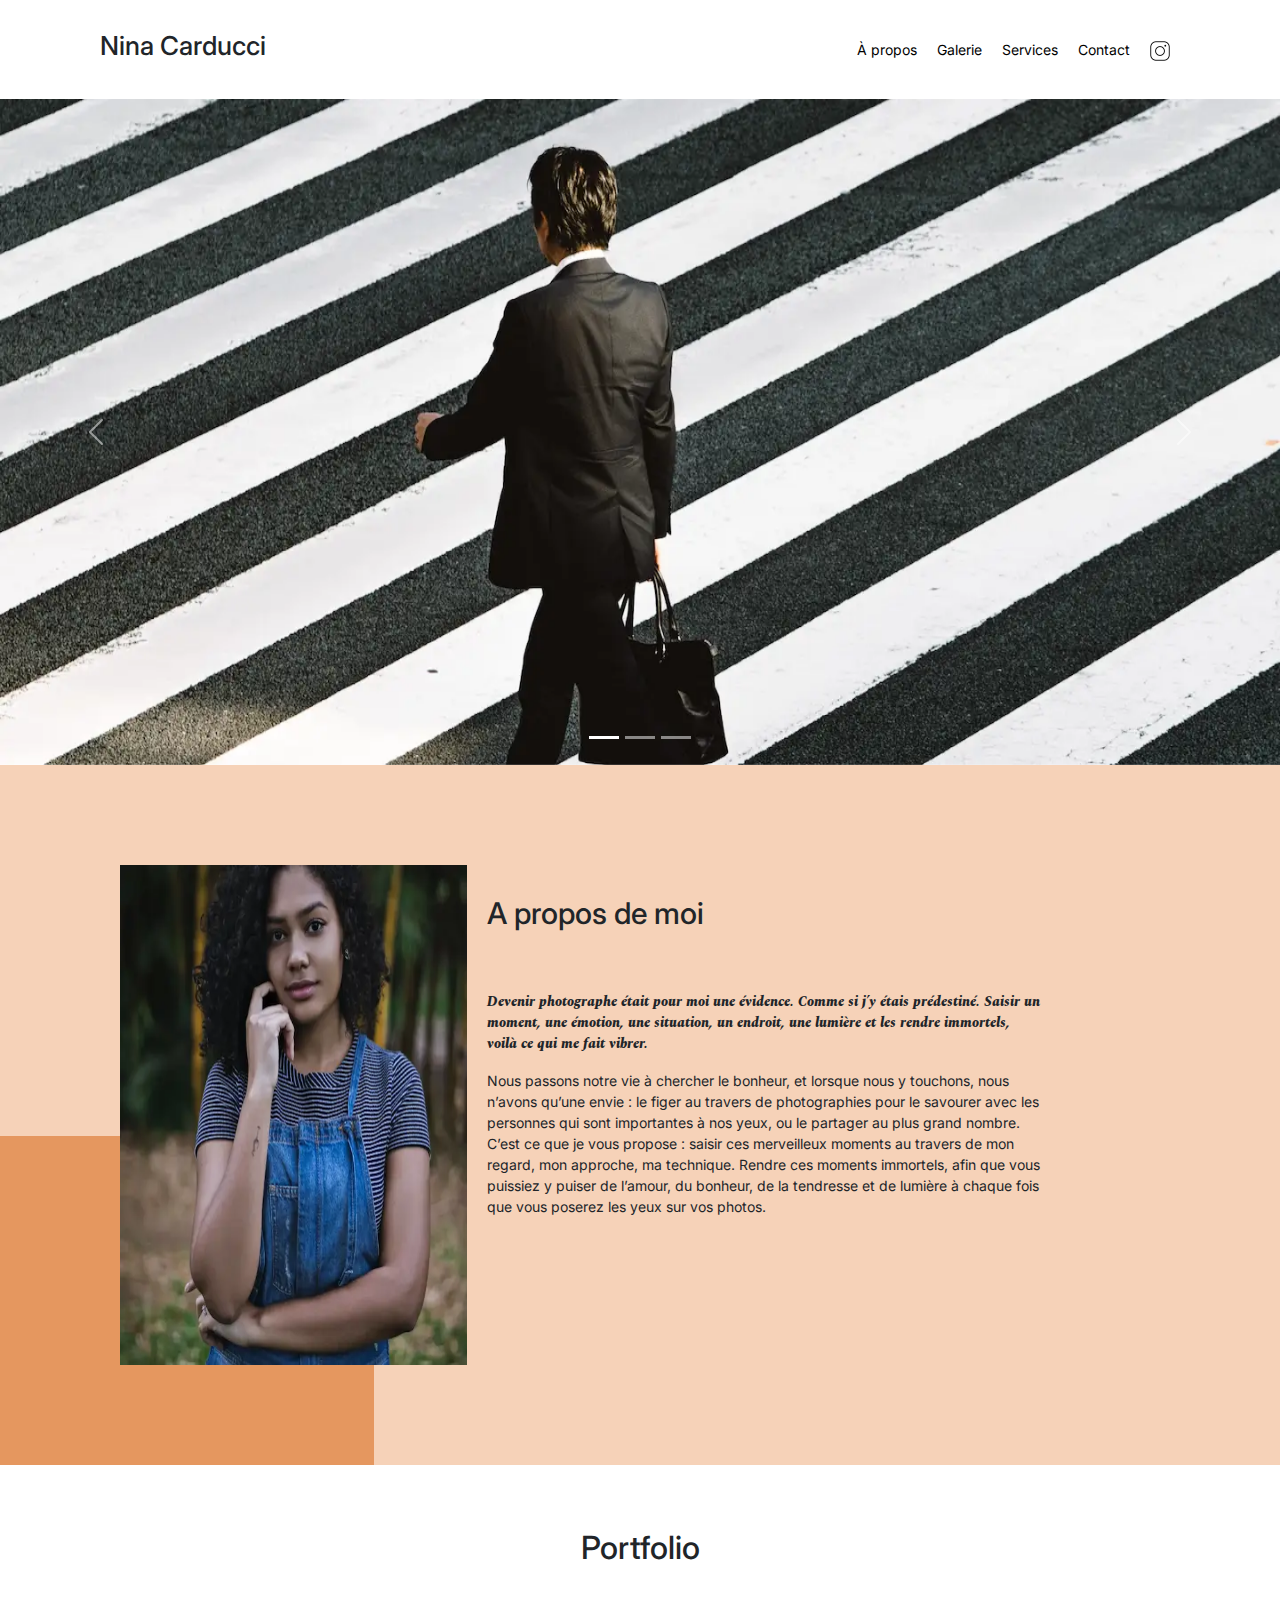
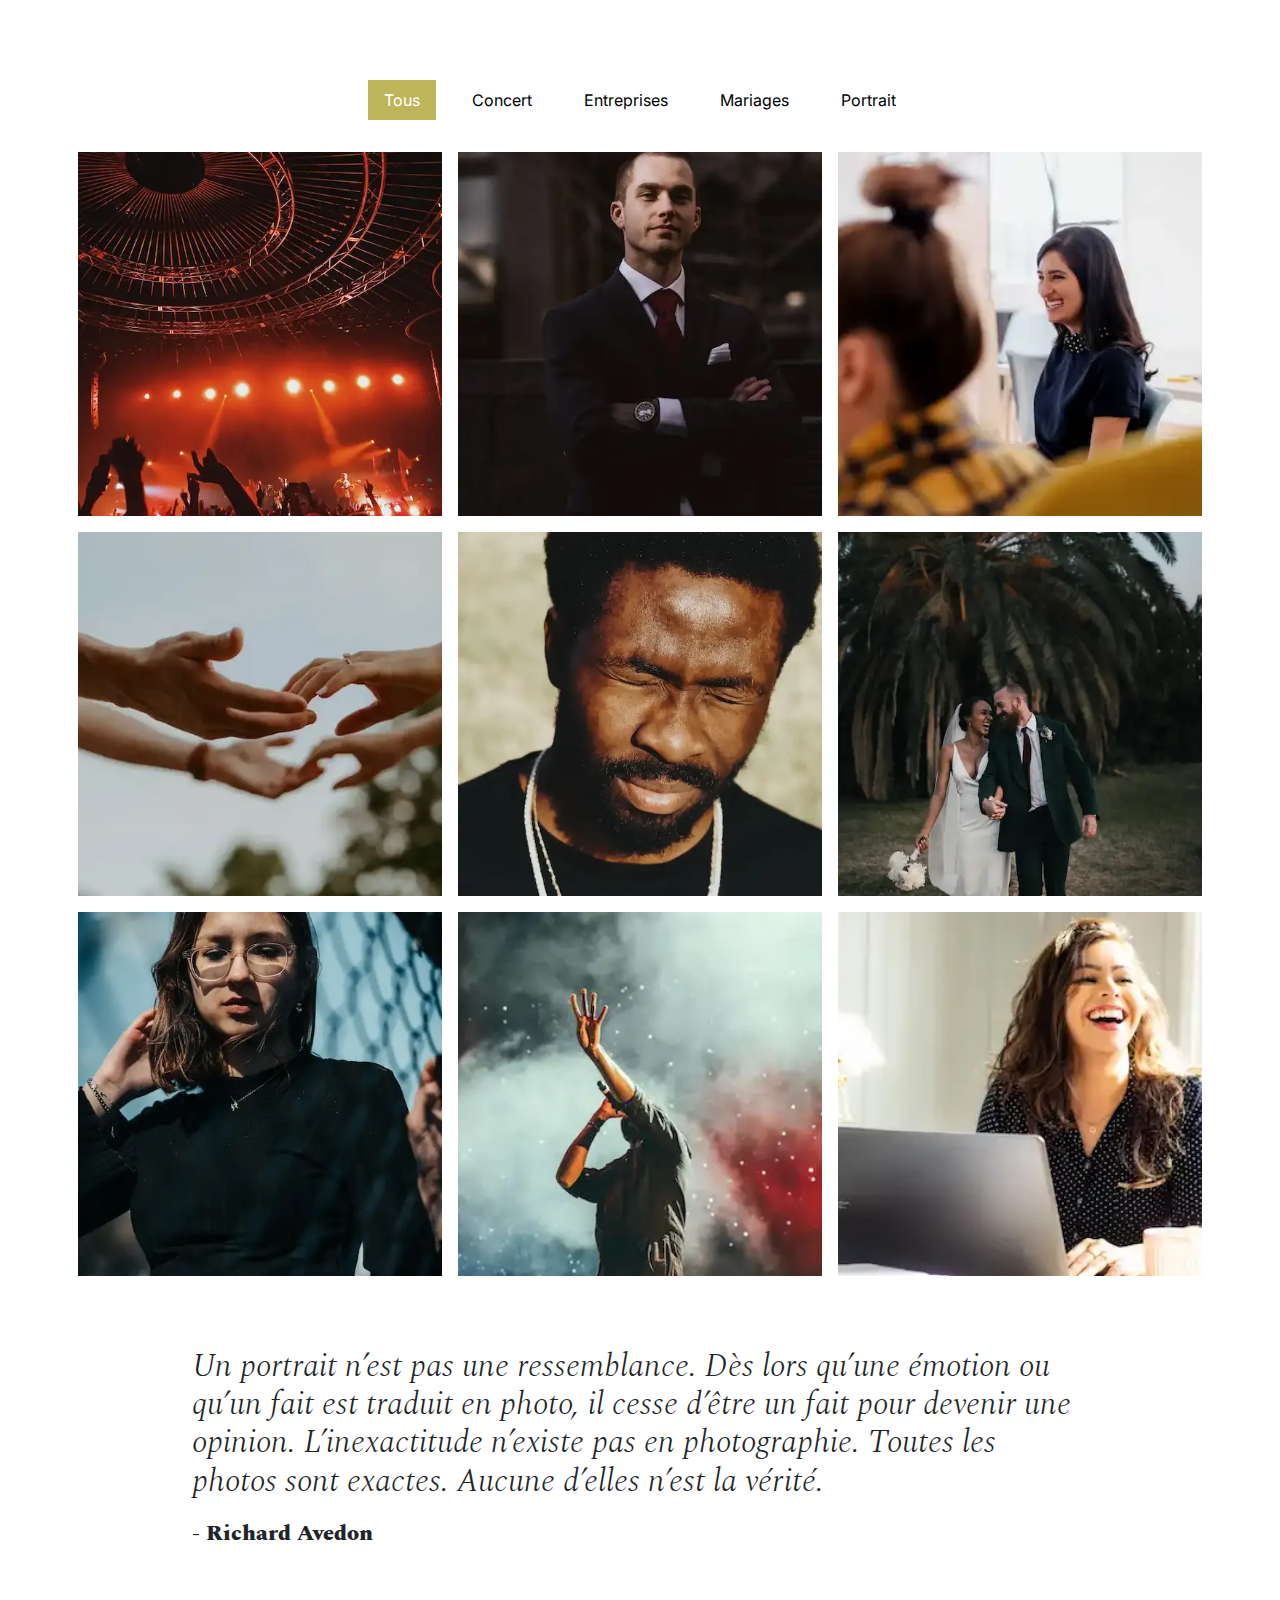
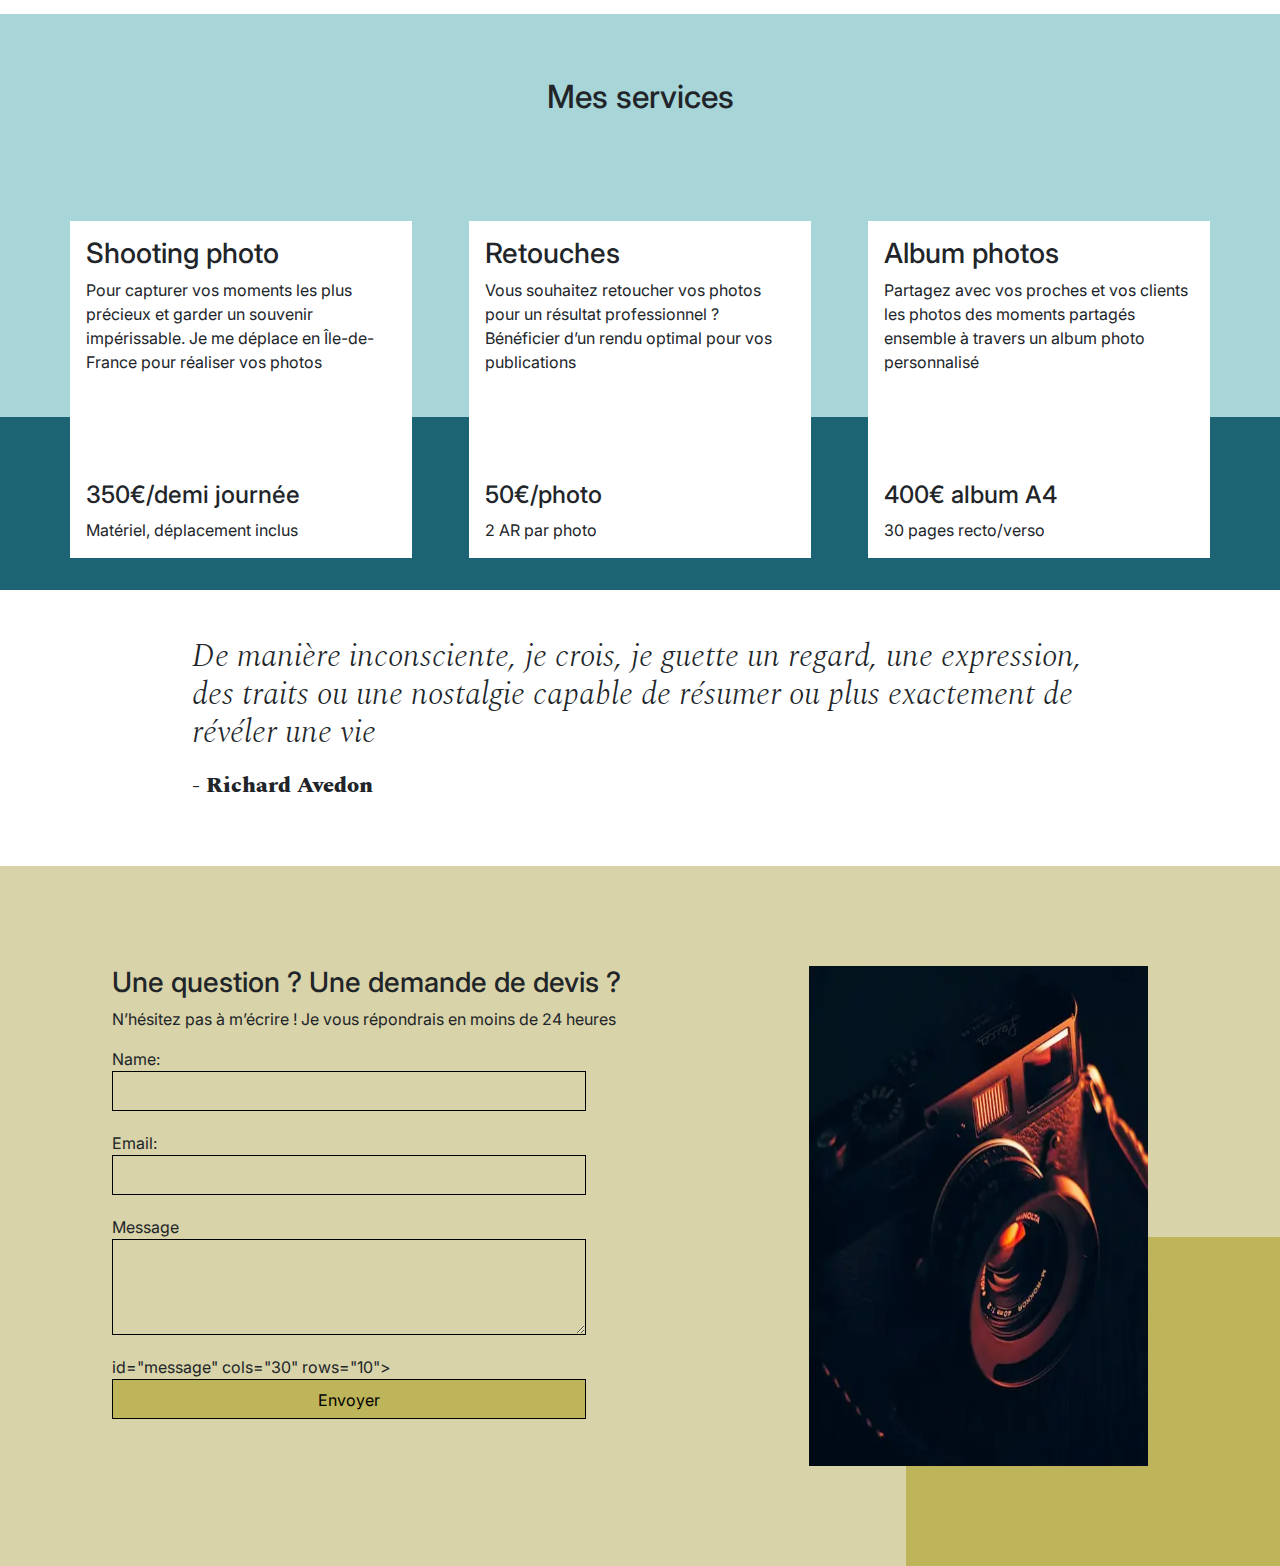
==== commit 93d592ba: "ajout lien jquery manquant" ====
--- a/index.html
+++ b/index.html
@@ -18,6 +18,7 @@
     <meta name="twitter:description" content="Nina Carducci - Photographe professionnelle. Spécialisée en portraits, mariages, concerts et entreprises.">
     <meta name="twitter:image" content="URL de l'image à afficher (idéalement 1200x675 pixels)">
 
+    <link rel="stylesheet" href="./assets/bootstrap/bootstrap.css">
     <link rel="stylesheet" href="./assets/style.css">
     <link rel="preconnect" href="https://fonts.googleapis.com">
     <link rel="preconnect" href="https://fonts.gstatic.com" crossorigin>
@@ -42,8 +43,7 @@
 			}
 		</script>
 		<link rel="stylesheet" href="./assets/style.css">
-        <link rel="stylesheet" href="https://cdn.jsdelivr.net/npm/bootstrap@5.1.3/dist/css/bootstrap.min.css">
-        <script src="https://code.jquery.com/jquery-3.4.1.min.js" integrity="sha256-CSXorXvZcTkaix6Yvo6HppcZGetbYMGWSFlBw8HfCJo=" crossorigin="anonymous"></script>
+        
 </head>
 
 <body>
@@ -267,7 +267,7 @@
             </div>
         </div>
     </div>
-    <script src="https://cdn.jsdelivr.net/npm/bootstrap@5.1.3/dist/js/bootstrap.min.js"></script>
+    <script src="https://cdn.jsdelivr.net/npm/jquery@3.7.0/dist/jquery.min.js"></script>
     <script src="./assets/maugallery.js"></script>
     <script src="./assets/scripts.js"></script>
 </body>
--- a/assets/style.css
+++ b/assets/style.css
@@ -1 +1 @@
-.nav-pills .nav-link,nav a{color:#000}.about-me__introduction,.quote,.quote__text{font-style:italic;font-family:Spectral}.quote,.quote__author,.quote__text{font-family:Spectral}.service,header{background-color:#fff;display:flex}#about,#contact{position:relative;padding-inline:100px;padding-block:100px}.picture.left::before,.picture.right::before{content:" ";width:374px;height:329px;bottom:0;z-index:-1}#about,#contact .container,.mg-next,.mg-prev,.service,form,header,nav ul{display:flex}body{max-width:1920px;margin:auto}*{font-family:Inter;font-style:normal}header{position:sticky;top:0;z-index:1000;justify-content:space-between;padding-inline:100px;padding-block:30px;align-items:center}#services h3,h1,h2{font-weight:400}h2{font-size:28px}header .name{font-size:26px}nav ul{list-style-type:none;font-size:14px;margin-bottom:0}.nav li,nav li{padding-inline:10px}nav a{text-decoration:none}.social-link img{width:20px;height:20px}#about{background-color:#f6d2b8}.picture.left::before{background-color:#e5975f;position:absolute;left:0}.picture{flex:1;margin:0 20px;z-index:0}.picture img{width:100%;height:auto}.heightPicCarousel{height:auto}#about-me,.form-container{flex:2}.about-me__title{margin-top:1em;margin-bottom:60px;font-size:30px}.about-me__introduction{font-size:16px;font-weight:800;width:60%}#about-me p{width:80%;font-size:14px}.title{text-align:center;padding-block:2em}.gallery .nav{justify-content:center;cursor:pointer}.nav-pills .nav-link.active,.nav-pills .show>.nav-link{color:#000;background-color:#beb45a;border-radius:0}.item-column{position:relative;margin-bottom:0!important;padding:0}.item-column::after{content:"";display:block;padding-bottom:100%}.gallery-item{position:absolute;width:100%;height:100%;object-fit:cover;padding:.5em;cursor:pointer}.mg-next,.mg-prev{width:30px;height:30px;border-radius:00%;justify-content:center;align-items:center;font-size:24px}form input,form textarea{width:100%;background-color:transparent;border:1px solid;margin-bottom:20px}.quote{width:70%;margin:auto;padding-block:3em}.quote__text{font-weight:300;font-size:40px}.quote__author{font-weight:800;font-size:22px}#services{margin:auto;background-color:#a8d5d8;position:relative}.service__price h3{font-size:24px}#services .container::before{content:" ";background-color:#1c6474;position:absolute;width:100%;height:30%;bottom:0;left:0;z-index:0}#services .container{justify-content:space-between;display:flex;padding:2em 0}.service{max-width:390px;width:30%;height:337px;padding:1em;flex-direction:column;justify-content:space-between;z-index:1}#contact{margin:auto;background-color:#d8d3a8}.picture.right::before{background-color:#beb45a;position:absolute;right:0}form{flex-direction:column;width:70%;align-items:flex-start}form input{height:2.5em}form textarea{height:5em;line-height:2.5em;font-size:1.2em}input[type=submit]{background-color:#beb45a;padding:.5em 1em}@media all and (max-width:1180px){.picture{flex:2}#about,#contact .container{align-items:center}.about-me__title{margin-top:0;margin-bottom:1em}#about-me h6,#about-me p{width:100%}}@media all and (max-width:1000px){.picture.left::before,.picture.right::before{height:30%;position:absolute;z-index:-1;width:100%}#about,#contact .container,#services .container{flex-direction:column}.picture{width:50%}.picture.left::before{bottom:auto;top:0;left:0}.about-me__title{text-align:center;margin-top:1em}.service{width:100%;max-width:100%;height:auto;margin:2em 0}.service__description{margin-bottom:1em}#services .container::before{width:30%;height:100%;bottom:0;right:0;left:auto;z-index:0}#contact .picture.right{margin-top:1em}.picture.right::before{bottom:0;right:0}}@media all and (max-width:650px){header{flex-direction:column;padding-inline:0}header nav,header nav ul{width:100%;padding:0}header nav li{flex:1;padding-block:1em;text-align:center}.picture.left::before,.picture.right::before{height:150px}#services .container{align-items:center}.service{max-width:90%}#about,#contact{padding-inline:2em;padding-block:2em}form{width:100%}.picture{width:80%}}+.nav a,.nav-pills .nav-link{color:#000}.about-me__introduction,.quote,.quote__text{font-style:italic;font-family:Spectral}.quote,.quote__author,.quote__text{font-family:Spectral}.service,.top-header{background-color:#fff;display:flex}#about,#contact{padding-inline:100px;padding-block:100px}.picture.left::before,.picture.right::before{content:' ';width:374px;height:329px;bottom:0;z-index:-1}#about,#contact .container,.mg-next,.mg-prev,.nav ul,.service,.top-header,form{display:flex}body{max-width:1920px;margin:auto}*{font-family:Inter;font-style:normal}.top-header{position:sticky;top:0;z-index:1000;justify-content:space-between;padding-inline:100px;padding-block:30px;align-items:center}#about,#contact,#services,.item-column{position:relative}.top-header .name{font-size:26px}.nav ul{list-style-type:none;font-size:14px;margin-bottom:0}.nav li{padding-inline:10px}.nav a{text-decoration:none}.social-link img{width:20px}#about{background-color:#f6d2b8}.picture.left::before{background-color:#e5975f;position:absolute;left:0}.picture{flex:1;margin:0 20px;z-index:0}.picture img{width:100%}#about-me,.form-container{flex:2}.about-me__title{margin-top:1em;margin-bottom:60px;font-size:30px}.about-me__introduction{font-weight:800;width:60%}#about-me p{width:80%;font-size:14px}.title{text-align:center;padding-block:2em}.gallery .nav{justify-content:center}.nav-pills .nav-link.active,.nav-pills .show>.nav-link{color:#fff;background-color:#beb45a;border-radius:0}.item-column{margin-bottom:0!important;padding:0}.item-column::after{content:"";display:block;padding-bottom:100%}.gallery-item{position:absolute;width:100%;height:100%;object-fit:cover;padding:.5em}.mg-next,.mg-prev{width:30px;height:30px;border-radius:00%;justify-content:center;align-items:center;font-size:24px}form input,form textarea{width:100%;background-color:transparent;border:1px solid;margin-bottom:20px}.quote{width:70%;margin:auto;padding-block:3em}.quote__text{font-weight:300}.quote__author{font-weight:800;font-size:22px}#services{margin:auto;background-color:#a8d5d8}#services .container::before{content:' ';background-color:#1c6474;position:absolute;width:100%;height:30%;bottom:0;left:0;z-index:0}#services .container{justify-content:space-between;display:flex;padding:2em 0}.service{max-width:390px;width:30%;height:337px;padding:1em;flex-direction:column;justify-content:space-between;z-index:1}#contact{margin:auto;background-color:#d8d3a8}.picture.right::before{background-color:#beb45a;position:absolute;right:0}form{flex-direction:column;width:70%;align-items:flex-start}form input{height:2.5em}form textarea{height:5em;line-height:2.5em;font-size:1.2em}input[type=submit]{background-color:#beb45a;padding:.5em 1em}@media all and (max-width:1180px){.picture{flex:2}#about,#contact .container{align-items:center}.about-me__title{margin-top:0;margin-bottom:1em}#about-me h6,#about-me p{width:100%}}@media all and (max-width:1000px){.picture.left::before,.picture.right::before{height:30%;position:absolute;z-index:-1;width:100%}#about,#contact .container,#services .container{flex-direction:column}.picture{width:50%}.picture.left::before{bottom:auto;top:0;left:0}.about-me__title{text-align:center;margin-top:1em}.service{width:100%;max-width:100%;height:auto;margin:2em 0}.service__description{margin-bottom:1em}#services .container::before{width:30%;height:100%;bottom:0;right:0;left:auto;z-index:0}#contact .picture.right{margin-top:1em}.picture.right::before{bottom:0;right:0}}@media all and (max-width:650px){.top-header{flex-direction:column;padding-inline:0}.top-header .nav,.top-header .nav ul{width:100%;padding:0}.top-header .nav li{flex:1;padding-block:1em;text-align:center}.picture.left::before,.picture.right::before{height:150px}#services .container{align-items:center}.service{max-width:90%}#about,#contact{padding-inline:2em;padding-block:2em}form{width:100%}.picture{width:80%}}--- a/assets/style.css
+++ b/assets/style.css
@@ -1 +1 @@
-.nav-pills .nav-link,nav a{color:#000}.about-me__introduction,.quote,.quote__text{font-style:italic;font-family:Spectral}.quote,.quote__author,.quote__text{font-family:Spectral}.service,header{background-color:#fff;display:flex}#about,#contact{position:relative;padding-inline:100px;padding-block:100px}.picture.left::before,.picture.right::before{content:" ";width:374px;height:329px;bottom:0;z-index:-1}#about,#contact .container,.mg-next,.mg-prev,.service,form,header,nav ul{display:flex}body{max-width:1920px;margin:auto}*{font-family:Inter;font-style:normal}header{position:sticky;top:0;z-index:1000;justify-content:space-between;padding-inline:100px;padding-block:30px;align-items:center}#services h3,h1,h2{font-weight:400}h2{font-size:28px}header .name{font-size:26px}nav ul{list-style-type:none;font-size:14px;margin-bottom:0}.nav li,nav li{padding-inline:10px}nav a{text-decoration:none}.social-link img{width:20px;height:20px}#about{background-color:#f6d2b8}.picture.left::before{background-color:#e5975f;position:absolute;left:0}.picture{flex:1;margin:0 20px;z-index:0}.picture img{width:100%;height:auto}.heightPicCarousel{height:auto}#about-me,.form-container{flex:2}.about-me__title{margin-top:1em;margin-bottom:60px;font-size:30px}.about-me__introduction{font-size:16px;font-weight:800;width:60%}#about-me p{width:80%;font-size:14px}.title{text-align:center;padding-block:2em}.gallery .nav{justify-content:center;cursor:pointer}.nav-pills .nav-link.active,.nav-pills .show>.nav-link{color:#000;background-color:#beb45a;border-radius:0}.item-column{position:relative;margin-bottom:0!important;padding:0}.item-column::after{content:"";display:block;padding-bottom:100%}.gallery-item{position:absolute;width:100%;height:100%;object-fit:cover;padding:.5em;cursor:pointer}.mg-next,.mg-prev{width:30px;height:30px;border-radius:00%;justify-content:center;align-items:center;font-size:24px}form input,form textarea{width:100%;background-color:transparent;border:1px solid;margin-bottom:20px}.quote{width:70%;margin:auto;padding-block:3em}.quote__text{font-weight:300;font-size:40px}.quote__author{font-weight:800;font-size:22px}#services{margin:auto;background-color:#a8d5d8;position:relative}.service__price h3{font-size:24px}#services .container::before{content:" ";background-color:#1c6474;position:absolute;width:100%;height:30%;bottom:0;left:0;z-index:0}#services .container{justify-content:space-between;display:flex;padding:2em 0}.service{max-width:390px;width:30%;height:337px;padding:1em;flex-direction:column;justify-content:space-between;z-index:1}#contact{margin:auto;background-color:#d8d3a8}.picture.right::before{background-color:#beb45a;position:absolute;right:0}form{flex-direction:column;width:70%;align-items:flex-start}form input{height:2.5em}form textarea{height:5em;line-height:2.5em;font-size:1.2em}input[type=submit]{background-color:#beb45a;padding:.5em 1em}@media all and (max-width:1180px){.picture{flex:2}#about,#contact .container{align-items:center}.about-me__title{margin-top:0;margin-bottom:1em}#about-me h6,#about-me p{width:100%}}@media all and (max-width:1000px){.picture.left::before,.picture.right::before{height:30%;position:absolute;z-index:-1;width:100%}#about,#contact .container,#services .container{flex-direction:column}.picture{width:50%}.picture.left::before{bottom:auto;top:0;left:0}.about-me__title{text-align:center;margin-top:1em}.service{width:100%;max-width:100%;height:auto;margin:2em 0}.service__description{margin-bottom:1em}#services .container::before{width:30%;height:100%;bottom:0;right:0;left:auto;z-index:0}#contact .picture.right{margin-top:1em}.picture.right::before{bottom:0;right:0}}@media all and (max-width:650px){header{flex-direction:column;padding-inline:0}header nav,header nav ul{width:100%;padding:0}header nav li{flex:1;padding-block:1em;text-align:center}.picture.left::before,.picture.right::before{height:150px}#services .container{align-items:center}.service{max-width:90%}#about,#contact{padding-inline:2em;padding-block:2em}form{width:100%}.picture{width:80%}}+.nav a,.nav-pills .nav-link{color:#000}.about-me__introduction,.quote,.quote__text{font-style:italic;font-family:Spectral}.quote,.quote__author,.quote__text{font-family:Spectral}.service,.top-header{background-color:#fff;display:flex}#about,#contact{padding-inline:100px;padding-block:100px}.picture.left::before,.picture.right::before{content:' ';width:374px;height:329px;bottom:0;z-index:-1}#about,#contact .container,.mg-next,.mg-prev,.nav ul,.service,.top-header,form{display:flex}body{max-width:1920px;margin:auto}*{font-family:Inter;font-style:normal}.top-header{position:sticky;top:0;z-index:1000;justify-content:space-between;padding-inline:100px;padding-block:30px;align-items:center}#about,#contact,#services,.item-column{position:relative}.top-header .name{font-size:26px}.nav ul{list-style-type:none;font-size:14px;margin-bottom:0}.nav li{padding-inline:10px}.nav a{text-decoration:none}.social-link img{width:20px}#about{background-color:#f6d2b8}.picture.left::before{background-color:#e5975f;position:absolute;left:0}.picture{flex:1;margin:0 20px;z-index:0}.picture img{width:100%}#about-me,.form-container{flex:2}.about-me__title{margin-top:1em;margin-bottom:60px;font-size:30px}.about-me__introduction{font-weight:800;width:60%}#about-me p{width:80%;font-size:14px}.title{text-align:center;padding-block:2em}.gallery .nav{justify-content:center}.nav-pills .nav-link.active,.nav-pills .show>.nav-link{color:#fff;background-color:#beb45a;border-radius:0}.item-column{margin-bottom:0!important;padding:0}.item-column::after{content:"";display:block;padding-bottom:100%}.gallery-item{position:absolute;width:100%;height:100%;object-fit:cover;padding:.5em}.mg-next,.mg-prev{width:30px;height:30px;border-radius:00%;justify-content:center;align-items:center;font-size:24px}form input,form textarea{width:100%;background-color:transparent;border:1px solid;margin-bottom:20px}.quote{width:70%;margin:auto;padding-block:3em}.quote__text{font-weight:300}.quote__author{font-weight:800;font-size:22px}#services{margin:auto;background-color:#a8d5d8}#services .container::before{content:' ';background-color:#1c6474;position:absolute;width:100%;height:30%;bottom:0;left:0;z-index:0}#services .container{justify-content:space-between;display:flex;padding:2em 0}.service{max-width:390px;width:30%;height:337px;padding:1em;flex-direction:column;justify-content:space-between;z-index:1}#contact{margin:auto;background-color:#d8d3a8}.picture.right::before{background-color:#beb45a;position:absolute;right:0}form{flex-direction:column;width:70%;align-items:flex-start}form input{height:2.5em}form textarea{height:5em;line-height:2.5em;font-size:1.2em}input[type=submit]{background-color:#beb45a;padding:.5em 1em}@media all and (max-width:1180px){.picture{flex:2}#about,#contact .container{align-items:center}.about-me__title{margin-top:0;margin-bottom:1em}#about-me h6,#about-me p{width:100%}}@media all and (max-width:1000px){.picture.left::before,.picture.right::before{height:30%;position:absolute;z-index:-1;width:100%}#about,#contact .container,#services .container{flex-direction:column}.picture{width:50%}.picture.left::before{bottom:auto;top:0;left:0}.about-me__title{text-align:center;margin-top:1em}.service{width:100%;max-width:100%;height:auto;margin:2em 0}.service__description{margin-bottom:1em}#services .container::before{width:30%;height:100%;bottom:0;right:0;left:auto;z-index:0}#contact .picture.right{margin-top:1em}.picture.right::before{bottom:0;right:0}}@media all and (max-width:650px){.top-header{flex-direction:column;padding-inline:0}.top-header .nav,.top-header .nav ul{width:100%;padding:0}.top-header .nav li{flex:1;padding-block:1em;text-align:center}.picture.left::before,.picture.right::before{height:150px}#services .container{align-items:center}.service{max-width:90%}#about,#contact{padding-inline:2em;padding-block:2em}form{width:100%}.picture{width:80%}}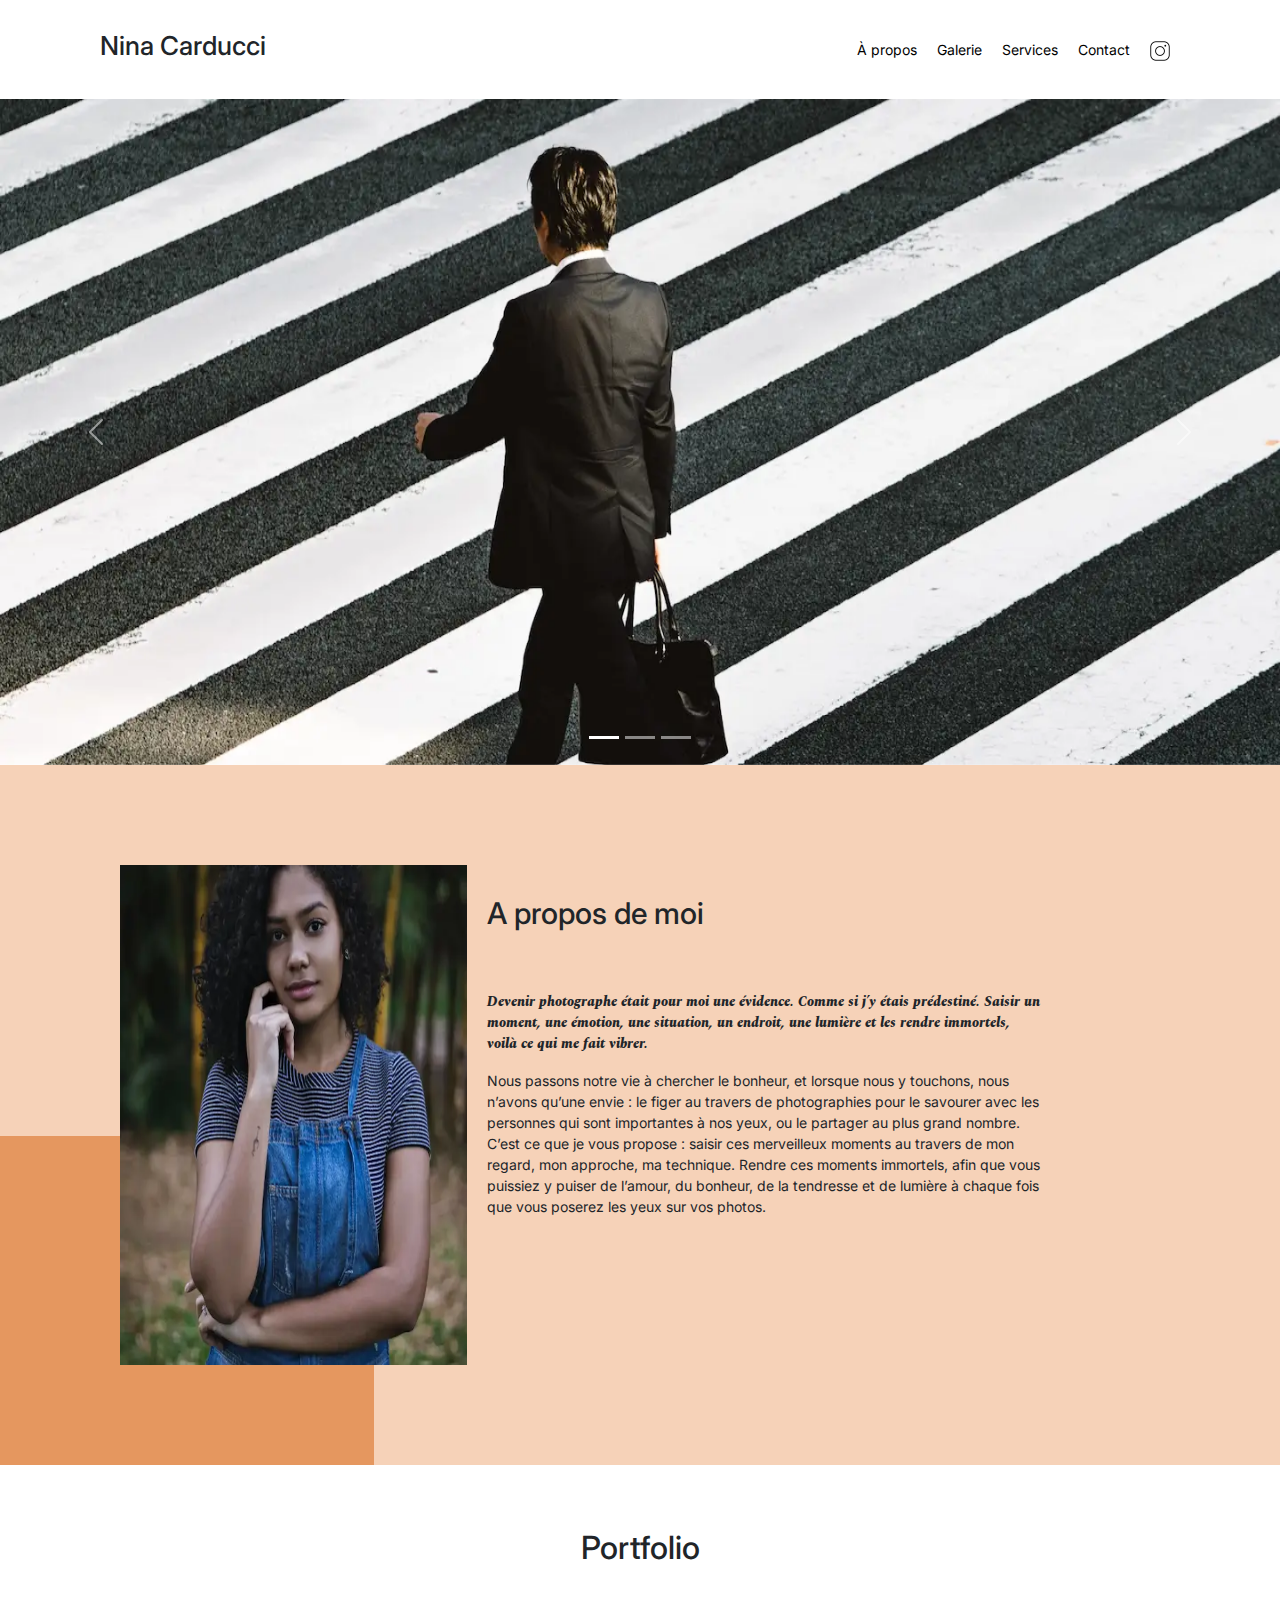
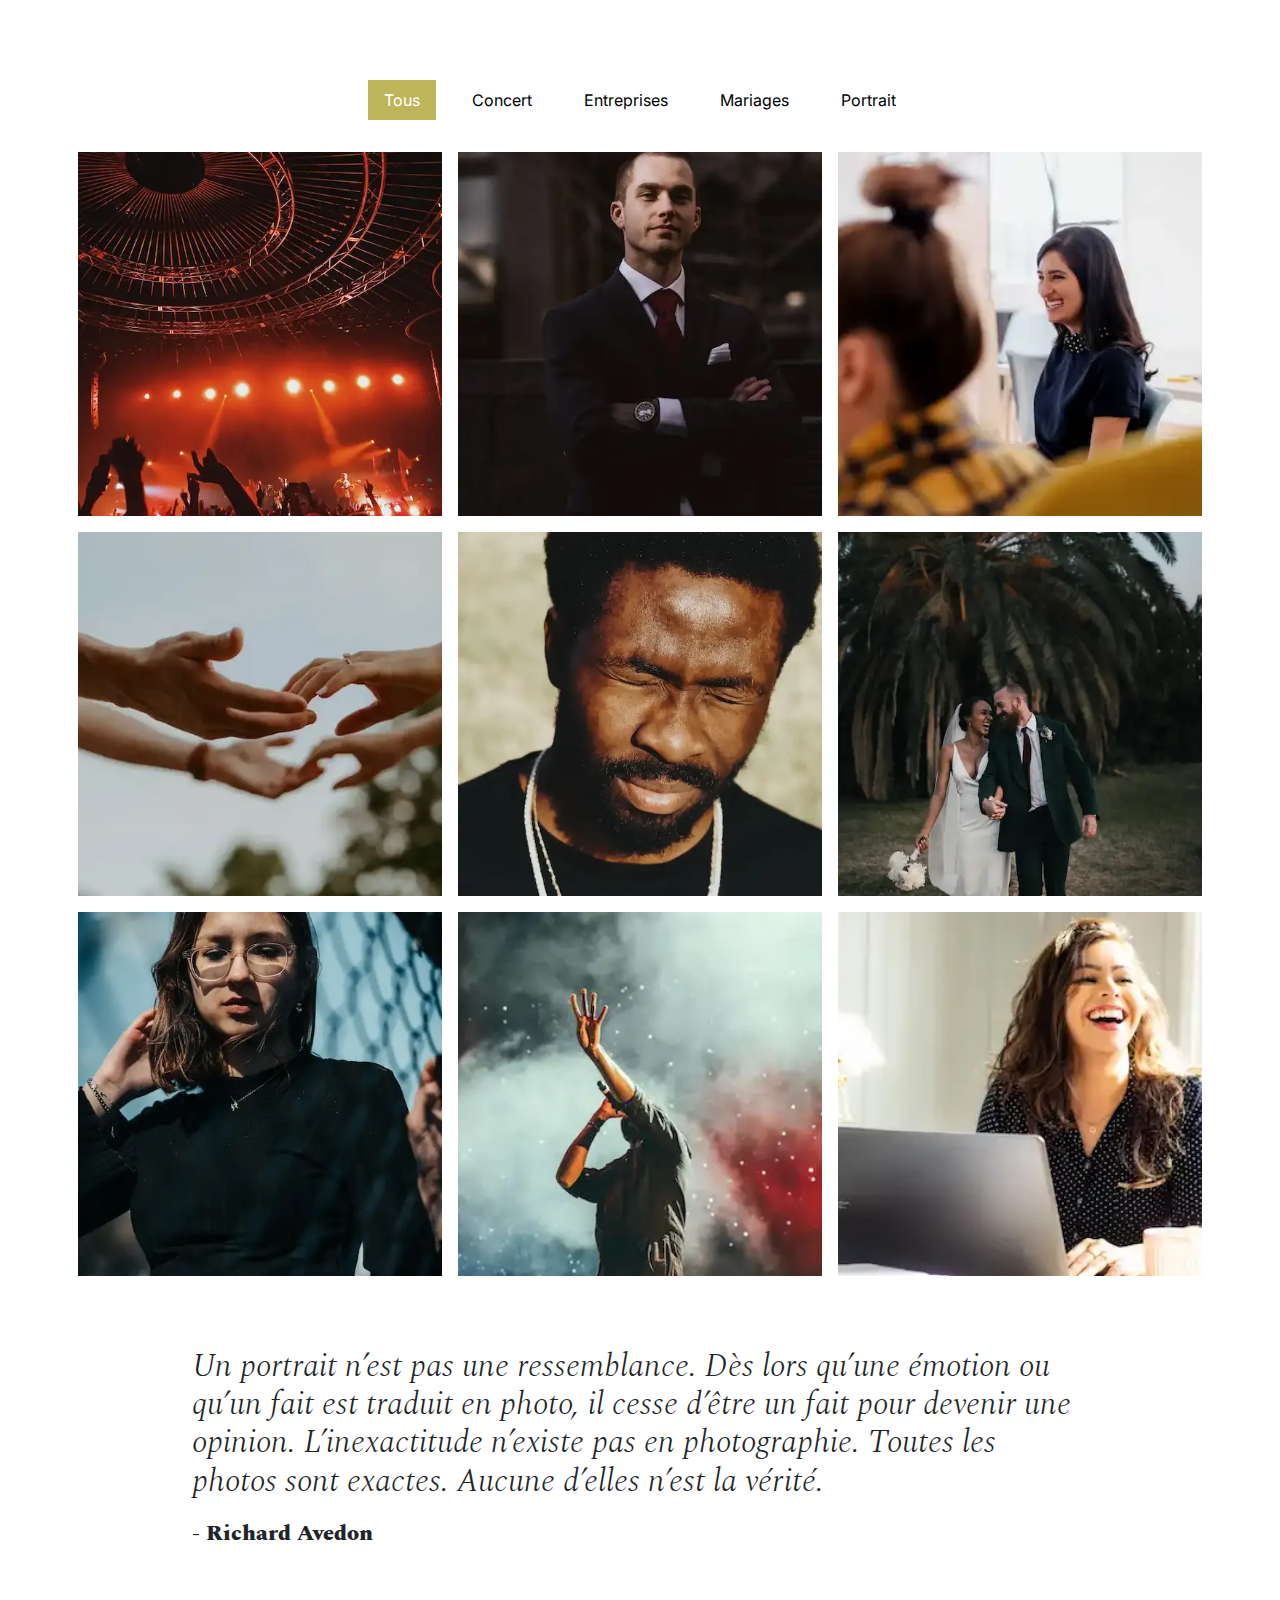
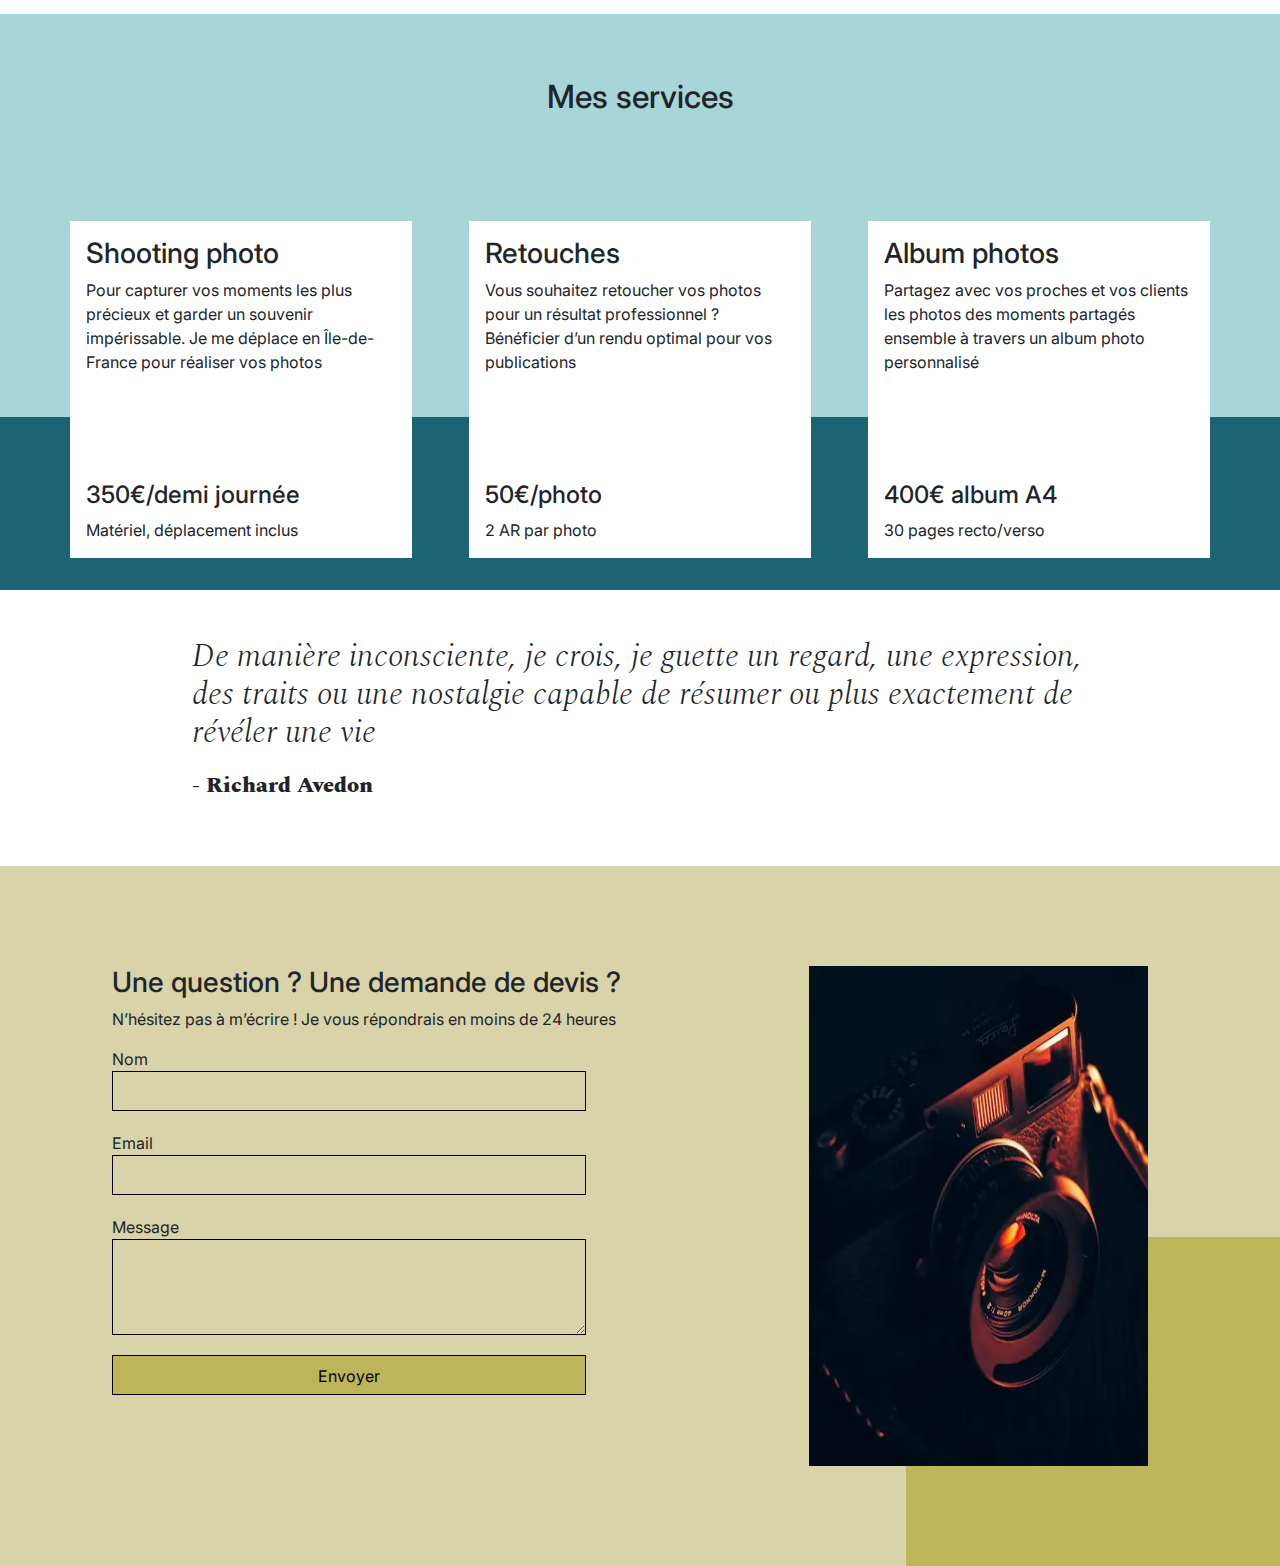
==== commit 8d6f83ae: "erreur sur le label, rectification faite" ====
--- a/index.html
+++ b/index.html
@@ -248,12 +248,14 @@
             <div class="form-container">
                 <h3>Une question ? Une demande de devis ?</h3>
                 <p> N’hésitez pas à m’écrire ! Je vous répondrais en moins de 24 heures</p>
-                <form action="" method="post">
-                    <label for="name">Name:</label> <input type="text" id="name">                                
-                    <label for="email">Email:</label> <input type="text" id="email">
-                    <label>Message</label>
-                    <textarea name="message"></textarea> id="message" cols="30" rows="10"></textarea>
-                    <input type="submit" value="Envoyer" />
+                <form method="post">
+                    <label for="nom">Nom</label>
+                    <input type="text" name="nom" id="nom">
+                    <label for="email">Email</label>
+                    <input type="email" name="email" id="email">
+                    <label for="message">Message</label>
+                    <textarea name="message" id="message" cols="30" rows="10"></textarea>
+                    <input type="submit" value="Envoyer">
                 </form>
             </div>
             <div class="picture right">
@@ -267,6 +269,7 @@
             </div>
         </div>
     </div>
+    	<script src="./assets/bootstrap/bootstrap.bundle.js"></script>
     <script src="https://cdn.jsdelivr.net/npm/jquery@3.7.0/dist/jquery.min.js"></script>
     <script src="./assets/maugallery.js"></script>
     <script src="./assets/scripts.js"></script>
